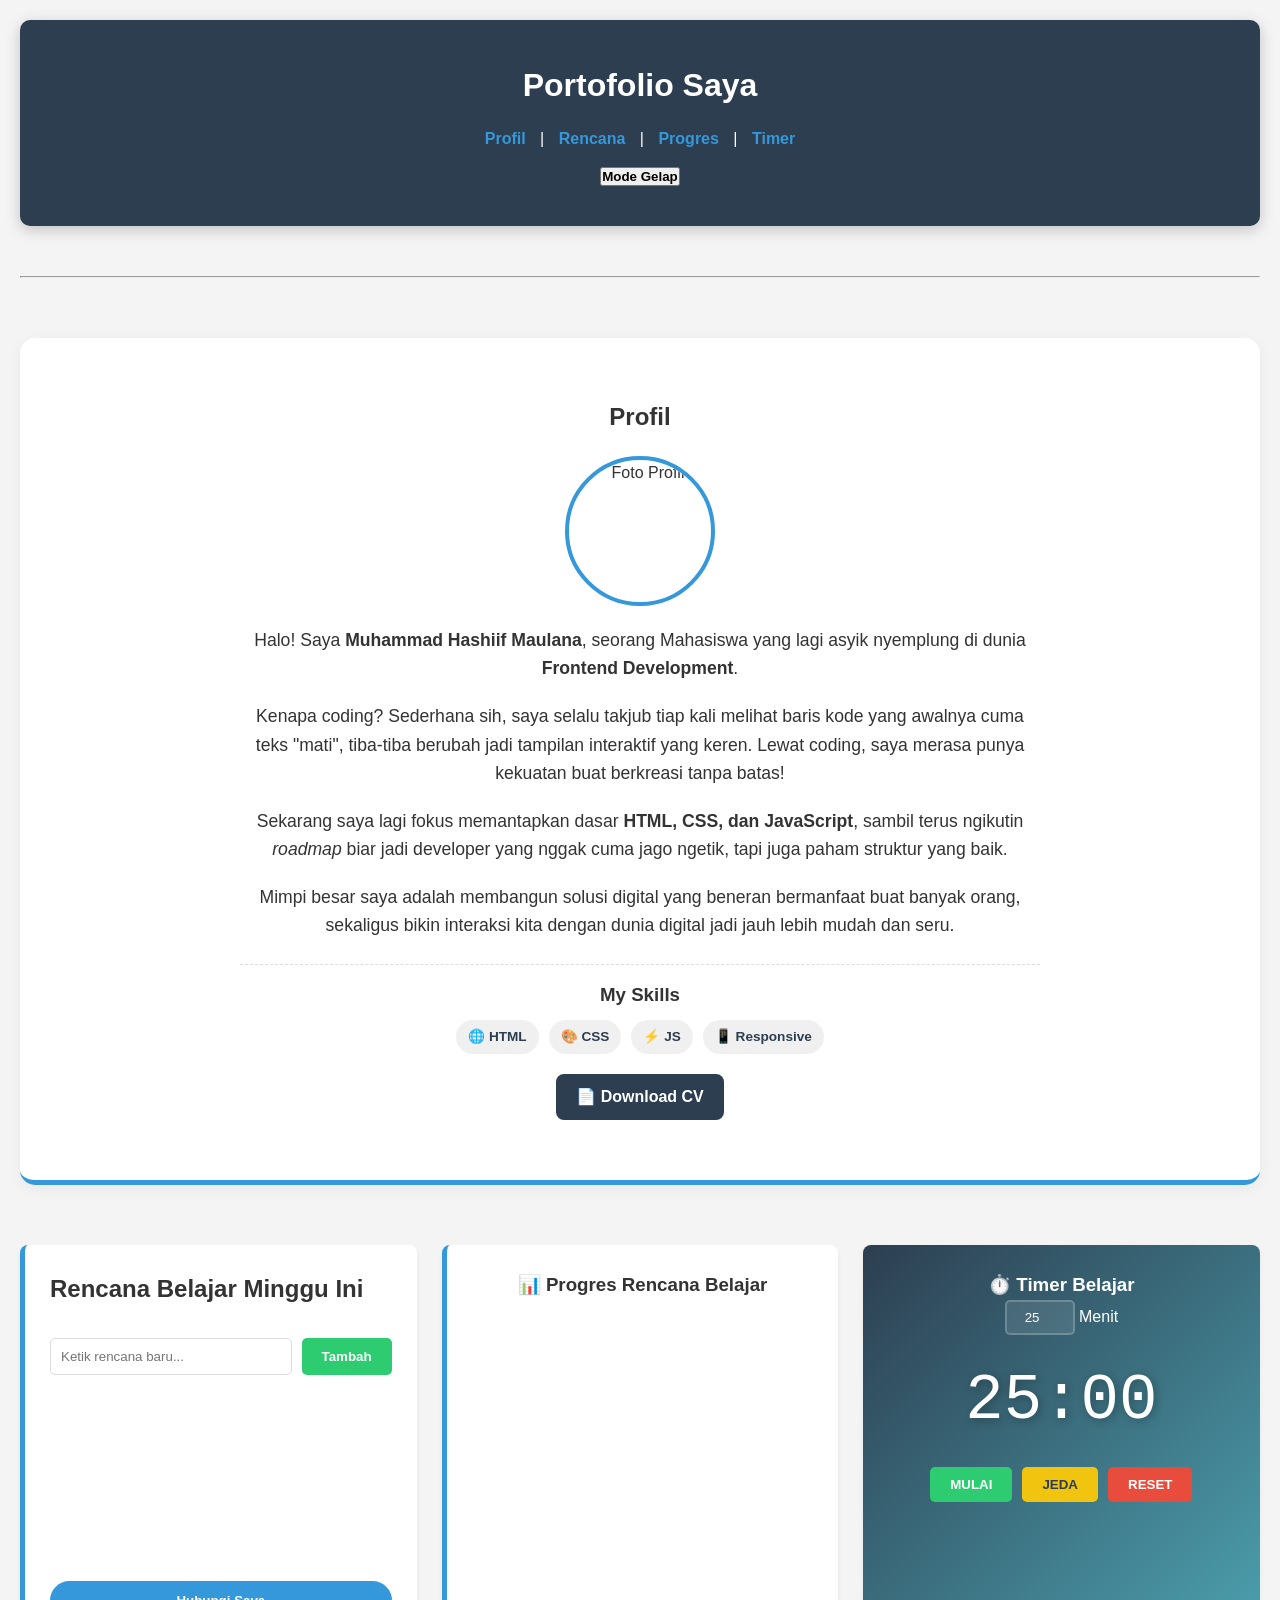
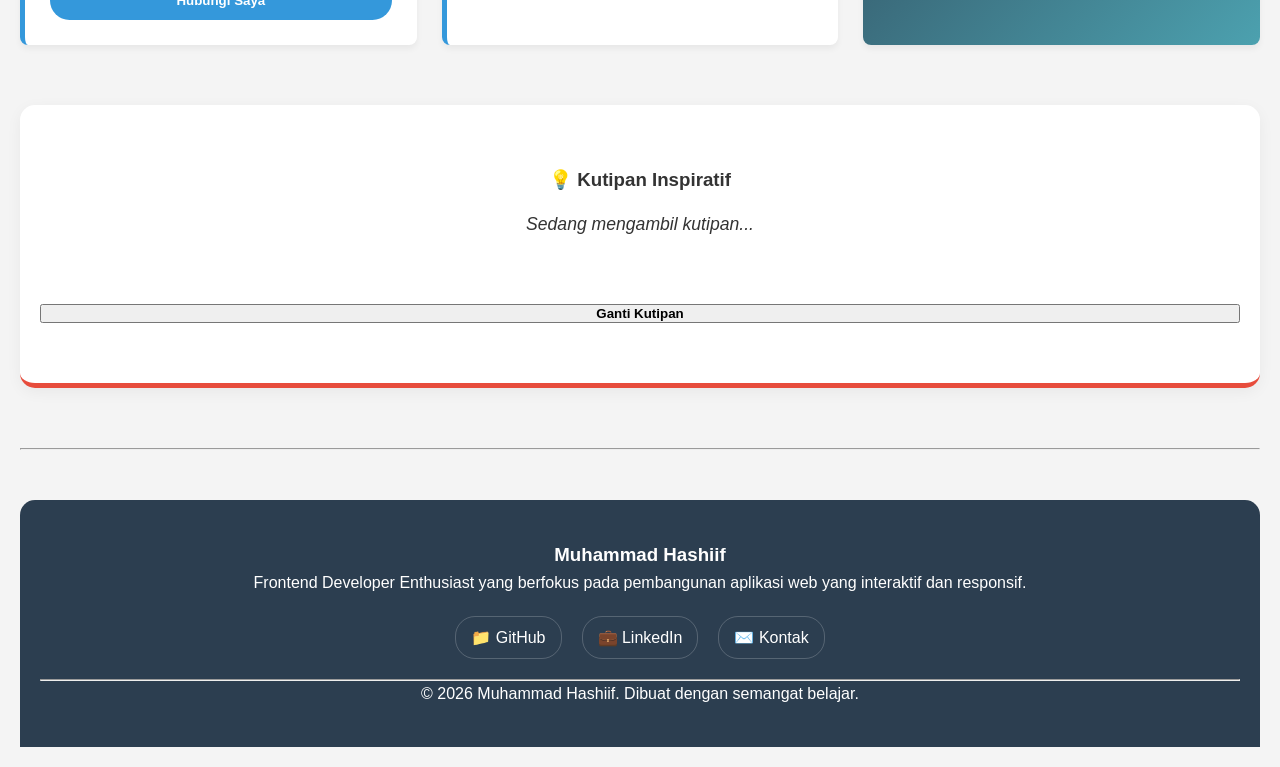
==== index.html @ b78cf6fa "Add files via upload" ====
<!DOCTYPE html>
<html lang="id">
  <head>
    <meta charset="UTF-8" />
    <meta name="viewport" content="width=device-width, initial-scale=1.0" />
    <title>Portofolio Saya - Day 2</title>
    <link rel="stylesheet" href="style.css" />
    <script src="https://cdn.jsdelivr.net/npm/chart.js"></script>
    <link href="https://unpkg.com/aos@2.3.1/dist/aos.css" rel="stylesheet" />
  </head>

  <body>
    <header>
      <h1>Portofolio Saya</h1>
      <nav>
        <a href="#tentang">Profil</a> | <a href="#daftar-rencana">Rencana</a> |
        <a href="#grafik-area">Progres</a> |
        <a href="#timer-area">Timer</a>
      </nav>
      <button id="btn-tema">Mode Gelap</button>
    </header>

    <hr />

    <section id="tentang" class="section-fullwidth" data-aos="fade-down">
      <div class="inner-content">
        <h2>Profil</h2>
        <img
          src="https://cdn-5.motorsport.com/images/mgl/0ZR74Db0/s300/marc-marquez-ducati-team.webp"
          alt="Foto Profil"
          class="profile-img"
        />
        <div class="bio-text">
          <p>
            Halo! Saya <strong>Muhammad Hashiif Maulana</strong>, seorang
            Mahasiswa yang lagi asyik nyemplung di dunia
            <strong>Frontend Development</strong>.
          </p>
          <p>
            Kenapa coding? Sederhana sih, saya selalu takjub tiap kali melihat
            baris kode yang awalnya cuma teks "mati", tiba-tiba berubah jadi
            tampilan interaktif yang keren. Lewat coding, saya merasa punya
            kekuatan buat berkreasi tanpa batas!
          </p>
          <p>
            Sekarang saya lagi fokus memantapkan dasar
            <strong>HTML, CSS, dan JavaScript</strong>, sambil terus ngikutin
            <em>roadmap</em> biar jadi developer yang nggak cuma jago ngetik,
            tapi juga paham struktur yang baik.
          </p>
          <p>
            Mimpi besar saya adalah membangun solusi digital yang beneran
            bermanfaat buat banyak orang, sekaligus bikin interaksi kita dengan
            dunia digital jadi jauh lebih mudah dan seru.
          </p>

          <div class="skills-container">
            <h3>My Skills</h3>
            <div class="skills-icons">
              <span>🌐 HTML</span>
              <span>🎨 CSS</span>
              <span>⚡ JS</span>
              <span>📱 Responsive</span>
            </div>
          </div>

          <a href="#" class="btn-cv" id="download-cv">📄 Download CV</a>
        </div>
      </div>
    </section>

    <main class="container">
      <section data-aos="fade-up">
        <h2>Rencana Belajar Minggu Ini</h2>
        <ul id="daftar-rencana"></ul>
        <div class="input-group">
          <input
            type="text"
            id="input-rencana"
            placeholder="Ketik rencana baru..."
          />
          <button id="btn-tambah">Tambah</button>
        </div>
        <br />
        <button class="btn-kontak">Hubungi Saya</button>
      </section>

      <section id="grafik-area" data-aos="zoom-in">
        <h3>📊 Progres Rencana Belajar</h3>
        <div class="chart-container">
          <canvas id="myChart"></canvas>
        </div>
      </section>

      <section id="timer-area" data-aos="flip-left" class="timer-card">
        <h3>⏱️ Timer Belajar</h3>
        <div class="timer-input-wrapper">
          <input type="number" id="input-durasi" value="25" min="1" max="120" />
          <span>Menit</span>
        </div>
        <div id="display-timer">25:00</div>
        <div class="timer-controls">
          <button id="btn-start" class="btn-timer btn-start">Mulai</button>
          <button id="btn-pause" class="btn-timer btn-pause">Jeda</button>
          <button id="btn-reset-timer" class="btn-timer btn-reset">
            Reset
          </button>
        </div>
      </section>
    </main>

    <section id="quote-area" class="section-fullwidth" data-aos="fade-up">
      <h3>💡 Kutipan Inspiratif</h3>
      <p id="teks-quote">Sedang mengambil kutipan...</p>
      <small id="penulis-quote"></small>
      <br /><br />
      <button id="btn-quote">Ganti Kutipan</button>
    </section>

    <hr />

    <footer class="footer-modern">
      <div class="footer-content">
        <h3>Muhammad Hashiif</h3>
        <p>
          Frontend Developer Enthusiast yang berfokus pada pembangunan aplikasi
          web yang interaktif dan responsif.
        </p>
        <div class="social-links">
          <a href="https://github.com/AmbonOrang" target="_blank">📁 GitHub</a>
          <a href="#">💼 LinkedIn</a>
          <a href="mailto:emailkamu@gmail.com">✉️ Kontak</a>
        </div>
        <hr class="footer-divider" />
        <p class="copyright">
          &copy; 2026 Muhammad Hashiif. Dibuat dengan semangat belajar.
        </p>
      </div>
    </footer>

    <script src="https://unpkg.com/aos@2.3.1/dist/aos.js"></script>
    <script>
      AOS.init({ duration: 1000, once: true });
    </script>

    <button id="btn-back-to-top" title="Kembali ke atas">↑</button>

    <script src="script.js"></script>
  </body>
</html>
---- style.css ----
/* ==========================================
   1. BASE STYLES & RESET
   ========================================== */
html {
    scroll-behavior: smooth;
}

* {
    box-sizing: border-box;
    margin: 0;
    padding: 0;
}

body {
    font-family: "Segoe UI", Tahoma, Geneva, Verdana, sans-serif;
    background-color: #f4f4f4;
    color: #333;
    line-height: 1.6;
    padding: 20px;
    transition: background 0.3s, color 0.3s;
}

/* ==========================================
   2. LAYOUT & CONTAINERS
   ========================================== */
   header {
    background-color: #2c3e50;
    color: white;
    padding: 40px 20px;
    text-align: center;
    border-radius: 10px;
    margin-bottom: 50px;
    display: flex;
    flex-direction: column;
    align-items: center;
    gap: 15px;
    
    /* Header sekarang bersifat statis/normal */
    position: relative; 
    box-shadow: 0 4px 15px rgba(0, 0, 0, 0.2);
}

/* Gabungkan pengaturan dasar untuk semua section lebar penuh */
.section-fullwidth, #quote-area {
    width: 100%;
    max-width: 1400px;
    margin: 60px auto; 
    background-color: white;
    padding: 60px 20px; /* Padding ditambah sedikit agar lebih mewah */
    border-radius: 15px;
    text-align: center;
    box-shadow: 0 4px 15px rgba(0, 0, 0, 0.05);
    border-left: none !important;
    transition: transform 0.3s ease, box-shadow 0.3s ease;
}

#tentang {
    border-bottom: 5px solid #3498db;
}

#quote-area {
    border-bottom: 5px solid #e74c3c;
}

.section-fullwidth:hover, #quote-area:hover {
    transform: translateY(-5px);
    box-shadow: 0 10px 25px rgba(0, 0, 0, 0.1);
}

/* Membatasi lebar teks di dalam profil agar tidak terlalu lebar ke samping */
.inner-content {
    max-width: 800px;
    margin: 0 auto;
}

/* Menghias Section Profil */
#profil-card {
    text-align: center;
}

.profile-img {
    width: 150px;
    height: 150px;
    object-fit: cover;
    border-radius: 50%;
    /* Pastikan tetap bulat */
    border: 4px solid #3498db;
    margin: 20px auto;
    display: block;
    transition: transform 0.3s ease;
}

.profile-img:hover {
    transform: scale(1.05) rotate(3deg);
}

.bio-text p {
    text-align: center; 
    max-width: 850px; /* Agar teks tidak melar terlalu panjang ke samping */
    margin: 0 auto 20px auto;
    font-size: 1.1rem;
}

/* Khusus untuk teks salam agar tetap di tengah */
.bio-text p:first-child {
    text-align: center;
    font-size: 1.1rem;
}

.dark-theme .bio-text p {
    color: #ddd;
    /* Warna teks saat mode gelap */
}

/* Container Skill */
.skills-container {
    margin-top: 25px;
    padding-top: 15px;
    border-top: 1px dashed #ddd;
    text-align: center;
}

.skills-icons {
    display: flex;
    justify-content: center;
    gap: 10px;
    margin-top: 10px;
    flex-wrap: wrap;
}

.skills-icons span {
    background: #f0f0f0;
    padding: 6px 12px;
    border-radius: 20px;
    font-size: 0.85rem;
    font-weight: bold;
    color: #2c3e50;
    transition: all 0.3s;
}

.skills-icons span:hover {
    background: #3498db;
    color: white;
    transform: translateY(-3px);
}

/* Tombol Download CV */
.btn-cv {
    display: inline-block;
    margin-top: 20px;
    padding: 10px 20px;
    background-color: #2c3e50;
    color: white;
    text-decoration: none;
    border-radius: 8px;
    font-weight: bold;
    transition: all 0.3s;
}

.btn-cv:hover {
    background-color: #1a252f;
    transform: scale(1.05);
}

.container {
    display: flex;
    flex-wrap: wrap;
    gap: 25px;
    max-width: 1400px;
    margin: 60px auto; /* Jarak 60px agar sejajar dengan margin section lebar */
    padding: 0; /* Hapus padding jika ada agar sejajar dengan section fullwidth */
}

section {
    background-color: white;
    padding: 25px;
    border-left: 5px solid #3498db;
    border-radius: 8px;
    flex: 1 1 300px;
    min-width: 300px;
    display: flex;
    flex-direction: column;
    box-shadow: 0 4px 6px rgba(0, 0, 0, 0.05);
    transition: transform 0.3s ease, box-shadow 0.3s ease, border-color 0.3s;
}

section:hover {
    transform: translateY(-10px);
    box-shadow: 0 15px 30px rgba(0, 0, 0, 0.1);
    border-left-color: #2ecc71;
}

/* ==========================================
   3. COMPONENTS (UI ELEMENTS)
   ========================================== */

/* Navigasi */
nav a {
    color: #3498db;
    text-decoration: none;
    font-weight: bold;
    margin: 0 10px;
    transition: color 0.3s;
}

nav a:hover {
    color: #e74c3c;
}

/* Rencana Belajar (Todo List) */
#daftar-rencana {
    margin-top: 15px;
}

#daftar-rencana li {
    list-style: none;
    padding: 12px;
    background: #f9f9f9;
    margin-bottom: 8px;
    border-radius: 5px;
    cursor: pointer;
    transition: 0.2s;
    transition: all 0.3s ease;
    /* Tambahkan ini agar efek coret muncul perlahan */
}

#daftar-rencana li:hover {
    background: #edf7ff;
    transform: translateX(5px);
}

/* Grafik Area */
#grafik-area {
    display: flex;
    flex-direction: column;
    align-items: center;
    /* Menyeimbangkan posisi ke tengah */
    justify-content: center;
    min-height: 400px;
    /* Memberi ruang agar grafik tidak gepeng */
}

.chart-container {
    position: relative;
    width: 100%;
    /* Mengikuti lebar section */
    max-width: 280px;
    /* Membatasi lebar maksimal agar tetap bulat cantik */
    margin: auto;
    /* Tengah secara horizontal */
    display: flex;
    justify-content: center;
    align-items: center;
}

canvas {
    width: 100% !important;
    height: auto !important;
}

/* Timer Card */
.timer-card {
    background: linear-gradient(135deg, #2c3e50, #4ca1af);
    color: white !important;
    text-align: center;
    border: none !important;
}

/* Gradasi Hijau Modern untuk Timer Selesai */
.timer-finish {
    background: linear-gradient(135deg, #27ae60, #2ecc71, #a8e063) !important;
    box-shadow: 0 10px 30px rgba(46, 204, 113, 0.4);
    /* Efek cahaya hijau */
    transition: all 0.5s ease;
}

#display-timer {
    font-size: 4rem;
    font-family: "Courier New", Courier, monospace;
    margin: 15px 0;
    text-shadow: 2px 2px 10px rgba(0, 0, 0, 0.3);
}

/* Kutipan Area */
#quote-area p {
    margin: auto 0;
    font-style: italic;
    font-size: 1.1rem;
    padding: 15px 0;
}

/* ==========================================
   4. BUTTONS & INPUTS
   ========================================== */
button,
.btn-timer {
    cursor: pointer;
    font-weight: bold;
    transition: all 0.2s;
}

.btn-kontak {
    background-color: #3498db;
    color: white;
    padding: 12px 24px;
    border: none;
    border-radius: 25px;
    margin-top: auto;
    /* Memastikan tombol selalu di bawah */
}

.btn-kontak:hover {
    background-color: #2980b9;
    transform: scale(1.05);
}

/* Merapikan baris input dan tombol tambah */
.input-group {
    display: flex;
    /* Membuat input dan tombol sejajar ke samping */
    gap: 10px;
    /* Memberi jarak antara input dan tombol */
    margin-top: 15px;
    /* Memberi jarak dari list di atasnya */
}

#input-rencana {
    flex: 1;
    /* Membuat kotak input mengambil sisa ruang yang ada */
    padding: 10px;
    /* Membuat kotak input lebih luas dan nyaman diketik */
}

#btn-tambah {
    padding: 10px 20px;
    /* Membuat tombol tambah lebih proporsional */
    background-color: #2ecc71;
    color: white;
    border: none;
    border-radius: 5px;
}

/* Control Timer */
.timer-controls {
    display: flex;
    justify-content: center;
    gap: 10px;
}

.btn-timer {
    padding: 10px 20px;
    border: none;
    border-radius: 5px;
    text-transform: uppercase;
}

.btn-start {
    background-color: #2ecc71;
    color: white;
}

.btn-pause {
    background-color: #f1c40f;
    color: #2c3e50;
}

.btn-reset {
    background-color: #e74c3c;
    color: white;
}

/* Input Styles */
input {
    padding: 8px;
    border: 1px solid #ddd;
    border-radius: 5px;
}

#input-durasi {
    background: rgba(255, 255, 255, 0.1);
    border: 2px solid rgba(255, 255, 255, 0.2);
    color: white;
    width: 70px;
    text-align: center;
}

/* ==========================================
   5. FOOTER
   ========================================== */
.footer-modern {
    background-color: #2c3e50;
    color: white;
    padding: 40px 20px;
    margin-top: 50px;
    border-radius: 15px 15px 0 0;
    text-align: center;
}

.social-links {
    display: flex;
    justify-content: center;
    gap: 20px;
    margin: 20px 0;
}

.social-links a {
    color: white;
    text-decoration: none;
    padding: 8px 15px;
    border: 1px solid rgba(255, 255, 255, 0.2);
    border-radius: 20px;
}

.social-links a:hover {
    background-color: #3498db;
}

/* ==========================================
   6. THEMES (DARK MODE)
   ========================================== */
.dark-theme {
    background-color: #1a1a1a !important;
    color: #ffffff !important;
}

.dark-theme section {
    background-color: #333 !important;
    color: white;
    border-left-color: #f1c40f;
}

.dark-theme .section-fullwidth, 
.dark-theme #quote-area {
    background-color: #333 !important;
    color: white;
}

/* ==========================================
   7. ANIMATIONS & RESPONSIVE
   ========================================== */
@keyframes warningGlow {
    0% {
        box-shadow: 0 0 5px #e74c3c;
    }

    50% {
        box-shadow: 0 0 30px #e74c3c;
    }

    100% {
        box-shadow: 0 0 5px #e74c3c;
    }
}

.timer-warning {
    animation: warningGlow 1s infinite;
    border: 2px solid #e74c3c !important;
}

@media (max-width: 768px) {
    body {
        margin: 10px;
    }

    .container {
        flex-direction: column;
    }

    section {
        min-width: 100%;
    }
}

/* Efek saat item list baru muncul */
@keyframes slideIn {
    from {
        opacity: 0;
        transform: translateX(-20px);
    }

    to {
        opacity: 1;
        transform: translateX(0);
    }
}

#daftar-rencana li {
    animation: slideIn 0.4s ease forwards;
}

/* Tombol Kembali ke Atas */
#btn-back-to-top {
    display: none; /* Sembunyi secara default */
    position: fixed;
    bottom: 30px;
    right: 30px;
    z-index: 99;
    border: none;
    outline: none;
    background-color: #3498db;
    color: white;
    cursor: pointer;
    padding: 15px;
    border-radius: 50%; /* Membuat tombol bulat */
    font-size: 20px;
    font-weight: bold;
    box-shadow: 0 4px 10px rgba(0, 0, 0, 0.3);
    transition: all 0.3s ease;
    width: 50px;
    height: 50px;
    line-height: 20px;
}

#btn-back-to-top:hover {
    background-color: #2c3e50;
    transform: scale(1.1);
}

/* Penyesuaian Dark Mode untuk tombol */
.dark-theme #btn-back-to-top {
    background-color: #f1c40f;
    color: #333;
}
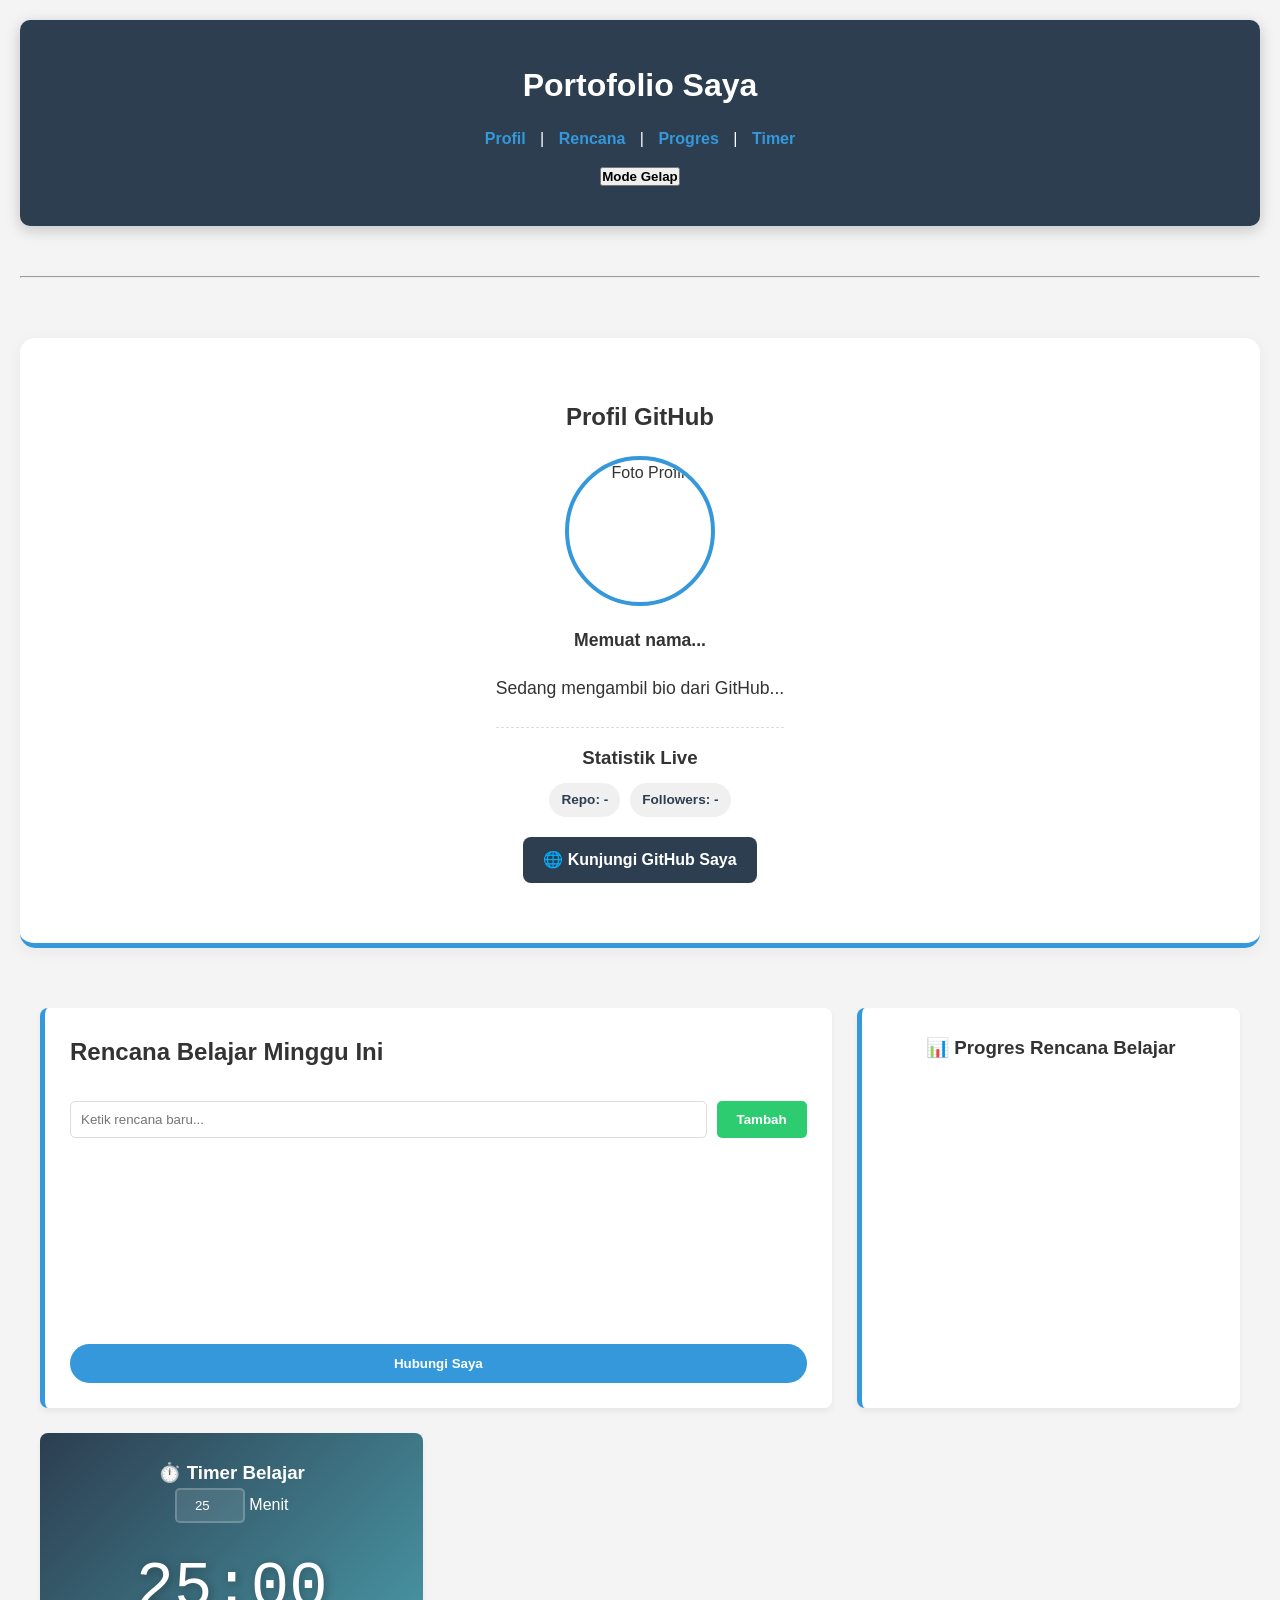
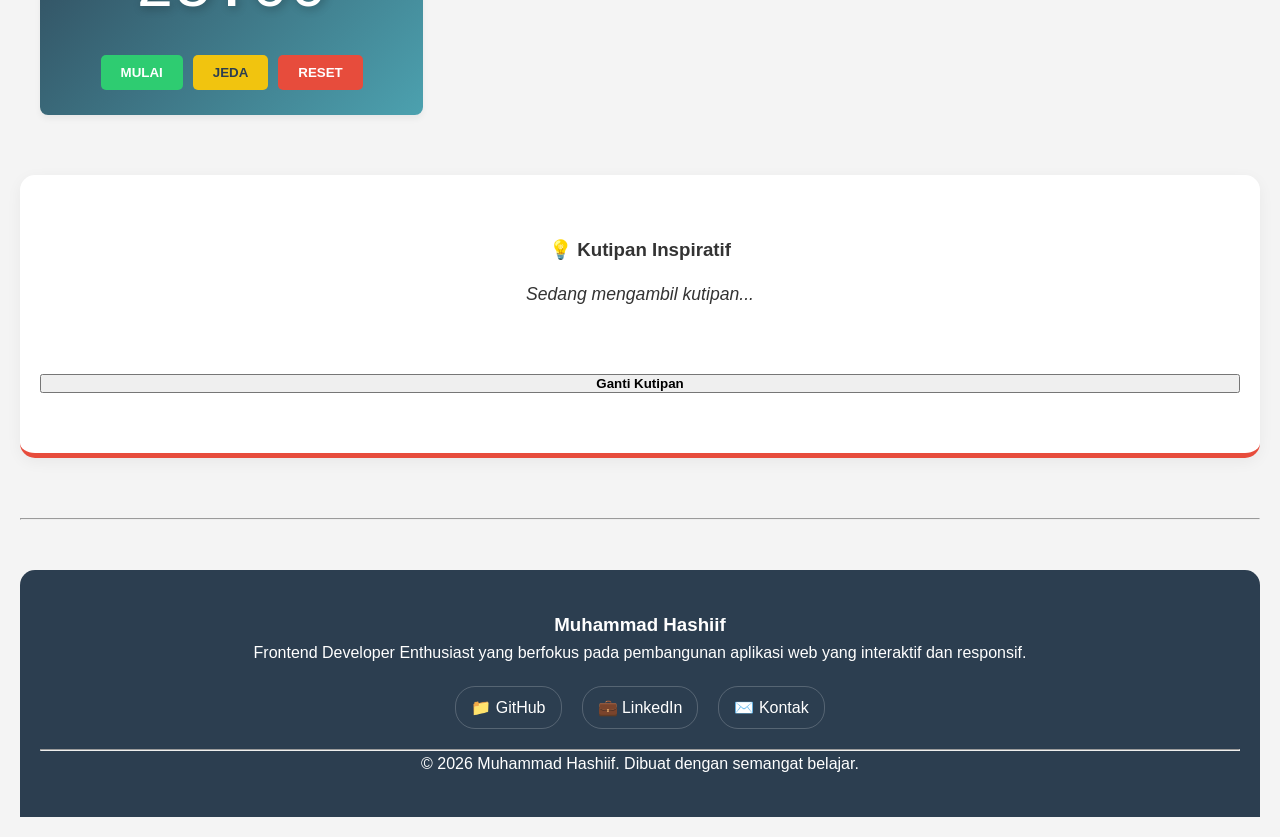
==== commit 26da42c1: "first commit" ====
--- a/index.html
+++ b/index.html
@@ -1,150 +1,123 @@
-<!DOCTYPE html>
-<html lang="id">
-  <head>
-    <meta charset="UTF-8" />
-    <meta name="viewport" content="width=device-width, initial-scale=1.0" />
-    <title>Portofolio Saya - Day 2</title>
-    <link rel="stylesheet" href="style.css" />
-    <script src="https://cdn.jsdelivr.net/npm/chart.js"></script>
-    <link href="https://unpkg.com/aos@2.3.1/dist/aos.css" rel="stylesheet" />
-  </head>
-
-  <body>
-    <header>
-      <h1>Portofolio Saya</h1>
-      <nav>
-        <a href="#tentang">Profil</a> | <a href="#daftar-rencana">Rencana</a> |
-        <a href="#grafik-area">Progres</a> |
-        <a href="#timer-area">Timer</a>
-      </nav>
-      <button id="btn-tema">Mode Gelap</button>
-    </header>
-
-    <hr />
-
-    <section id="tentang" class="section-fullwidth" data-aos="fade-down">
-      <div class="inner-content">
-        <h2>Profil</h2>
-        <img
-          src="https://cdn-5.motorsport.com/images/mgl/0ZR74Db0/s300/marc-marquez-ducati-team.webp"
-          alt="Foto Profil"
-          class="profile-img"
-        />
-        <div class="bio-text">
-          <p>
-            Halo! Saya <strong>Muhammad Hashiif Maulana</strong>, seorang
-            Mahasiswa yang lagi asyik nyemplung di dunia
-            <strong>Frontend Development</strong>.
-          </p>
-          <p>
-            Kenapa coding? Sederhana sih, saya selalu takjub tiap kali melihat
-            baris kode yang awalnya cuma teks "mati", tiba-tiba berubah jadi
-            tampilan interaktif yang keren. Lewat coding, saya merasa punya
-            kekuatan buat berkreasi tanpa batas!
-          </p>
-          <p>
-            Sekarang saya lagi fokus memantapkan dasar
-            <strong>HTML, CSS, dan JavaScript</strong>, sambil terus ngikutin
-            <em>roadmap</em> biar jadi developer yang nggak cuma jago ngetik,
-            tapi juga paham struktur yang baik.
-          </p>
-          <p>
-            Mimpi besar saya adalah membangun solusi digital yang beneran
-            bermanfaat buat banyak orang, sekaligus bikin interaksi kita dengan
-            dunia digital jadi jauh lebih mudah dan seru.
-          </p>
-
-          <div class="skills-container">
-            <h3>My Skills</h3>
-            <div class="skills-icons">
-              <span>🌐 HTML</span>
-              <span>🎨 CSS</span>
-              <span>⚡ JS</span>
-              <span>📱 Responsive</span>
-            </div>
-          </div>
-
-          <a href="#" class="btn-cv" id="download-cv">📄 Download CV</a>
-        </div>
-      </div>
-    </section>
-
-    <main class="container">
-      <section data-aos="fade-up">
-        <h2>Rencana Belajar Minggu Ini</h2>
-        <ul id="daftar-rencana"></ul>
-        <div class="input-group">
-          <input
-            type="text"
-            id="input-rencana"
-            placeholder="Ketik rencana baru..."
-          />
-          <button id="btn-tambah">Tambah</button>
-        </div>
-        <br />
-        <button class="btn-kontak">Hubungi Saya</button>
-      </section>
-
-      <section id="grafik-area" data-aos="zoom-in">
-        <h3>📊 Progres Rencana Belajar</h3>
-        <div class="chart-container">
-          <canvas id="myChart"></canvas>
-        </div>
-      </section>
-
-      <section id="timer-area" data-aos="flip-left" class="timer-card">
-        <h3>⏱️ Timer Belajar</h3>
-        <div class="timer-input-wrapper">
-          <input type="number" id="input-durasi" value="25" min="1" max="120" />
-          <span>Menit</span>
-        </div>
-        <div id="display-timer">25:00</div>
-        <div class="timer-controls">
-          <button id="btn-start" class="btn-timer btn-start">Mulai</button>
-          <button id="btn-pause" class="btn-timer btn-pause">Jeda</button>
-          <button id="btn-reset-timer" class="btn-timer btn-reset">
-            Reset
-          </button>
-        </div>
-      </section>
-    </main>
-
-    <section id="quote-area" class="section-fullwidth" data-aos="fade-up">
-      <h3>💡 Kutipan Inspiratif</h3>
-      <p id="teks-quote">Sedang mengambil kutipan...</p>
-      <small id="penulis-quote"></small>
-      <br /><br />
-      <button id="btn-quote">Ganti Kutipan</button>
-    </section>
-
-    <hr />
-
-    <footer class="footer-modern">
-      <div class="footer-content">
-        <h3>Muhammad Hashiif</h3>
-        <p>
-          Frontend Developer Enthusiast yang berfokus pada pembangunan aplikasi
-          web yang interaktif dan responsif.
-        </p>
-        <div class="social-links">
-          <a href="https://github.com/AmbonOrang" target="_blank">📁 GitHub</a>
-          <a href="#">💼 LinkedIn</a>
-          <a href="mailto:emailkamu@gmail.com">✉️ Kontak</a>
-        </div>
-        <hr class="footer-divider" />
-        <p class="copyright">
-          &copy; 2026 Muhammad Hashiif. Dibuat dengan semangat belajar.
-        </p>
-      </div>
-    </footer>
-
-    <script src="https://unpkg.com/aos@2.3.1/dist/aos.js"></script>
-    <script>
-      AOS.init({ duration: 1000, once: true });
-    </script>
-
-    <button id="btn-back-to-top" title="Kembali ke atas">↑</button>
-
-    <script src="script.js"></script>
-  </body>
-</html>
+<!DOCTYPE html>
+<html lang="id">
+
+<head>
+  <meta charset="UTF-8" />
+  <meta name="viewport" content="width=device-width, initial-scale=1.0" />
+  <title>Portofolio Saya - Day 2</title>
+  <link rel="stylesheet" href="style.css" />
+  <script src="https://cdn.jsdelivr.net/npm/chart.js"></script>
+  <link href="https://unpkg.com/aos@2.3.1/dist/aos.css" rel="stylesheet" />
+</head>
+
+<body>
+  <header>
+    <h1>Portofolio Saya</h1>
+    <nav>
+      <a href="#tentang">Profil</a> | <a href="#daftar-rencana">Rencana</a> |
+      <a href="#grafik-area">Progres</a> |
+      <a href="#timer-area">Timer</a>
+    </nav>
+    <button id="btn-tema">Mode Gelap</button>
+  </header>
+
+  <hr />
+
+  <section id="tentang" class="section-fullwidth" data-aos="fade-down">
+    <div class="inner-content">
+      <h2>Profil GitHub</h2>
+      <img src="" alt="Foto Profil" class="profile-img" id="gh-img" />
+
+      <div class="bio-text">
+        <p><strong id="gh-name">Memuat nama...</strong></p>
+        <p id="gh-bio">Sedang mengambil bio dari GitHub...</p>
+
+        <div class="skills-container">
+          <h3>Statistik Live</h3>
+          <div class="skills-icons">
+            <span id="gh-repos">Repo: -</span>
+            <span id="gh-followers">Followers: -</span>
+          </div>
+        </div>
+
+        <a href="https://github.com/AmbonOrang" target="_blank" class="btn-cv">🌐 Kunjungi GitHub Saya</a>
+      </div>
+    </div>
+  </section>
+
+  <main class="container">
+    <section id="rencana-section" data-aos="fade-up">
+      <h2>Rencana Belajar Minggu Ini</h2>
+      <ul id="daftar-rencana"></ul>
+      <div class="input-group">
+        <input type="text" id="input-rencana" placeholder="Ketik rencana baru..." />
+        <button id="btn-tambah">Tambah</button>
+      </div>
+      <br />
+      <button class="btn-kontak">Hubungi Saya</button>
+    </section>
+
+    <section id="grafik-area" data-aos="zoom-in">
+      <h3>📊 Progres Rencana Belajar</h3>
+      <div class="chart-container">
+        <canvas id="myChart"></canvas>
+      </div>
+    </section>
+
+    <section id="timer-area" data-aos="flip-left" class="timer-card">
+      <h3>⏱️ Timer Belajar</h3>
+      <div class="timer-input-wrapper">
+        <input type="number" id="input-durasi" value="25" min="1" max="120" />
+        <span>Menit</span>
+      </div>
+      <div id="display-timer">25:00</div>
+      <div class="timer-controls">
+        <button id="btn-start" class="btn-timer btn-start">Mulai</button>
+        <button id="btn-pause" class="btn-timer btn-pause">Jeda</button>
+        <button id="btn-reset-timer" class="btn-timer btn-reset">
+          Reset
+        </button>
+      </div>
+    </section>
+  </main>
+
+  <section id="quote-area" class="section-fullwidth" data-aos="fade-up">
+    <h3>💡 Kutipan Inspiratif</h3>
+    <p id="teks-quote">Sedang mengambil kutipan...</p>
+    <small id="penulis-quote"></small>
+    <br /><br />
+    <button id="btn-quote">Ganti Kutipan</button>
+  </section>
+
+  <hr />
+
+  <footer class="footer-modern">
+    <div class="footer-content">
+      <h3>Muhammad Hashiif</h3>
+      <p>
+        Frontend Developer Enthusiast yang berfokus pada pembangunan aplikasi
+        web yang interaktif dan responsif.
+      </p>
+      <div class="social-links">
+        <a href="https://github.com/AmbonOrang" target="_blank">📁 GitHub</a>
+        <a href="#">💼 LinkedIn</a>
+        <a href="mailto:emailkamu@gmail.com">✉️ Kontak</a>
+      </div>
+      <hr class="footer-divider" />
+      <p class="copyright">
+        &copy; 2026 Muhammad Hashiif. Dibuat dengan semangat belajar.
+      </p>
+    </div>
+  </footer>
+
+  <script src="https://unpkg.com/aos@2.3.1/dist/aos.js"></script>
+  <script>
+    AOS.init({ duration: 1000, once: true });
+  </script>
+
+  <button id="btn-back-to-top" title="Kembali ke atas">↑</button>
+
+  <script src="script.js"></script>
+</body>
+
+</html>
--- a/style.css
+++ b/style.css
@@ -1,523 +1,543 @@
-/* ==========================================
-   1. BASE STYLES & RESET
-   ========================================== */
-html {
-    scroll-behavior: smooth;
-}
-
-* {
-    box-sizing: border-box;
-    margin: 0;
-    padding: 0;
-}
-
-body {
-    font-family: "Segoe UI", Tahoma, Geneva, Verdana, sans-serif;
-    background-color: #f4f4f4;
-    color: #333;
-    line-height: 1.6;
-    padding: 20px;
-    transition: background 0.3s, color 0.3s;
-}
-
-/* ==========================================
-   2. LAYOUT & CONTAINERS
-   ========================================== */
-   header {
-    background-color: #2c3e50;
-    color: white;
-    padding: 40px 20px;
-    text-align: center;
-    border-radius: 10px;
-    margin-bottom: 50px;
-    display: flex;
-    flex-direction: column;
-    align-items: center;
-    gap: 15px;
-    
-    /* Header sekarang bersifat statis/normal */
-    position: relative; 
-    box-shadow: 0 4px 15px rgba(0, 0, 0, 0.2);
-}
-
-/* Gabungkan pengaturan dasar untuk semua section lebar penuh */
-.section-fullwidth, #quote-area {
-    width: 100%;
-    max-width: 1400px;
-    margin: 60px auto; 
-    background-color: white;
-    padding: 60px 20px; /* Padding ditambah sedikit agar lebih mewah */
-    border-radius: 15px;
-    text-align: center;
-    box-shadow: 0 4px 15px rgba(0, 0, 0, 0.05);
-    border-left: none !important;
-    transition: transform 0.3s ease, box-shadow 0.3s ease;
-}
-
-#tentang {
-    border-bottom: 5px solid #3498db;
-}
-
-#quote-area {
-    border-bottom: 5px solid #e74c3c;
-}
-
-.section-fullwidth:hover, #quote-area:hover {
-    transform: translateY(-5px);
-    box-shadow: 0 10px 25px rgba(0, 0, 0, 0.1);
-}
-
-/* Membatasi lebar teks di dalam profil agar tidak terlalu lebar ke samping */
-.inner-content {
-    max-width: 800px;
-    margin: 0 auto;
-}
-
-/* Menghias Section Profil */
-#profil-card {
-    text-align: center;
-}
-
-.profile-img {
-    width: 150px;
-    height: 150px;
-    object-fit: cover;
-    border-radius: 50%;
-    /* Pastikan tetap bulat */
-    border: 4px solid #3498db;
-    margin: 20px auto;
-    display: block;
-    transition: transform 0.3s ease;
-}
-
-.profile-img:hover {
-    transform: scale(1.05) rotate(3deg);
-}
-
-.bio-text p {
-    text-align: center; 
-    max-width: 850px; /* Agar teks tidak melar terlalu panjang ke samping */
-    margin: 0 auto 20px auto;
-    font-size: 1.1rem;
-}
-
-/* Khusus untuk teks salam agar tetap di tengah */
-.bio-text p:first-child {
-    text-align: center;
-    font-size: 1.1rem;
-}
-
-.dark-theme .bio-text p {
-    color: #ddd;
-    /* Warna teks saat mode gelap */
-}
-
-/* Container Skill */
-.skills-container {
-    margin-top: 25px;
-    padding-top: 15px;
-    border-top: 1px dashed #ddd;
-    text-align: center;
-}
-
-.skills-icons {
-    display: flex;
-    justify-content: center;
-    gap: 10px;
-    margin-top: 10px;
-    flex-wrap: wrap;
-}
-
-.skills-icons span {
-    background: #f0f0f0;
-    padding: 6px 12px;
-    border-radius: 20px;
-    font-size: 0.85rem;
-    font-weight: bold;
-    color: #2c3e50;
-    transition: all 0.3s;
-}
-
-.skills-icons span:hover {
-    background: #3498db;
-    color: white;
-    transform: translateY(-3px);
-}
-
-/* Tombol Download CV */
-.btn-cv {
-    display: inline-block;
-    margin-top: 20px;
-    padding: 10px 20px;
-    background-color: #2c3e50;
-    color: white;
-    text-decoration: none;
-    border-radius: 8px;
-    font-weight: bold;
-    transition: all 0.3s;
-}
-
-.btn-cv:hover {
-    background-color: #1a252f;
-    transform: scale(1.05);
-}
-
-.container {
-    display: flex;
-    flex-wrap: wrap;
-    gap: 25px;
-    max-width: 1400px;
-    margin: 60px auto; /* Jarak 60px agar sejajar dengan margin section lebar */
-    padding: 0; /* Hapus padding jika ada agar sejajar dengan section fullwidth */
-}
-
-section {
-    background-color: white;
-    padding: 25px;
-    border-left: 5px solid #3498db;
-    border-radius: 8px;
-    flex: 1 1 300px;
-    min-width: 300px;
-    display: flex;
-    flex-direction: column;
-    box-shadow: 0 4px 6px rgba(0, 0, 0, 0.05);
-    transition: transform 0.3s ease, box-shadow 0.3s ease, border-color 0.3s;
-}
-
-section:hover {
-    transform: translateY(-10px);
-    box-shadow: 0 15px 30px rgba(0, 0, 0, 0.1);
-    border-left-color: #2ecc71;
-}
-
-/* ==========================================
-   3. COMPONENTS (UI ELEMENTS)
-   ========================================== */
-
-/* Navigasi */
-nav a {
-    color: #3498db;
-    text-decoration: none;
-    font-weight: bold;
-    margin: 0 10px;
-    transition: color 0.3s;
-}
-
-nav a:hover {
-    color: #e74c3c;
-}
-
-/* Rencana Belajar (Todo List) */
-#daftar-rencana {
-    margin-top: 15px;
-}
-
-#daftar-rencana li {
-    list-style: none;
-    padding: 12px;
-    background: #f9f9f9;
-    margin-bottom: 8px;
-    border-radius: 5px;
-    cursor: pointer;
-    transition: 0.2s;
-    transition: all 0.3s ease;
-    /* Tambahkan ini agar efek coret muncul perlahan */
-}
-
-#daftar-rencana li:hover {
-    background: #edf7ff;
-    transform: translateX(5px);
-}
-
-/* Grafik Area */
-#grafik-area {
-    display: flex;
-    flex-direction: column;
-    align-items: center;
-    /* Menyeimbangkan posisi ke tengah */
-    justify-content: center;
-    min-height: 400px;
-    /* Memberi ruang agar grafik tidak gepeng */
-}
-
-.chart-container {
-    position: relative;
-    width: 100%;
-    /* Mengikuti lebar section */
-    max-width: 280px;
-    /* Membatasi lebar maksimal agar tetap bulat cantik */
-    margin: auto;
-    /* Tengah secara horizontal */
-    display: flex;
-    justify-content: center;
-    align-items: center;
-}
-
-canvas {
-    width: 100% !important;
-    height: auto !important;
-}
-
-/* Timer Card */
-.timer-card {
-    background: linear-gradient(135deg, #2c3e50, #4ca1af);
-    color: white !important;
-    text-align: center;
-    border: none !important;
-}
-
-/* Gradasi Hijau Modern untuk Timer Selesai */
-.timer-finish {
-    background: linear-gradient(135deg, #27ae60, #2ecc71, #a8e063) !important;
-    box-shadow: 0 10px 30px rgba(46, 204, 113, 0.4);
-    /* Efek cahaya hijau */
-    transition: all 0.5s ease;
-}
-
-#display-timer {
-    font-size: 4rem;
-    font-family: "Courier New", Courier, monospace;
-    margin: 15px 0;
-    text-shadow: 2px 2px 10px rgba(0, 0, 0, 0.3);
-}
-
-/* Kutipan Area */
-#quote-area p {
-    margin: auto 0;
-    font-style: italic;
-    font-size: 1.1rem;
-    padding: 15px 0;
-}
-
-/* ==========================================
-   4. BUTTONS & INPUTS
-   ========================================== */
-button,
-.btn-timer {
-    cursor: pointer;
-    font-weight: bold;
-    transition: all 0.2s;
-}
-
-.btn-kontak {
-    background-color: #3498db;
-    color: white;
-    padding: 12px 24px;
-    border: none;
-    border-radius: 25px;
-    margin-top: auto;
-    /* Memastikan tombol selalu di bawah */
-}
-
-.btn-kontak:hover {
-    background-color: #2980b9;
-    transform: scale(1.05);
-}
-
-/* Merapikan baris input dan tombol tambah */
-.input-group {
-    display: flex;
-    /* Membuat input dan tombol sejajar ke samping */
-    gap: 10px;
-    /* Memberi jarak antara input dan tombol */
-    margin-top: 15px;
-    /* Memberi jarak dari list di atasnya */
-}
-
-#input-rencana {
-    flex: 1;
-    /* Membuat kotak input mengambil sisa ruang yang ada */
-    padding: 10px;
-    /* Membuat kotak input lebih luas dan nyaman diketik */
-}
-
-#btn-tambah {
-    padding: 10px 20px;
-    /* Membuat tombol tambah lebih proporsional */
-    background-color: #2ecc71;
-    color: white;
-    border: none;
-    border-radius: 5px;
-}
-
-/* Control Timer */
-.timer-controls {
-    display: flex;
-    justify-content: center;
-    gap: 10px;
-}
-
-.btn-timer {
-    padding: 10px 20px;
-    border: none;
-    border-radius: 5px;
-    text-transform: uppercase;
-}
-
-.btn-start {
-    background-color: #2ecc71;
-    color: white;
-}
-
-.btn-pause {
-    background-color: #f1c40f;
-    color: #2c3e50;
-}
-
-.btn-reset {
-    background-color: #e74c3c;
-    color: white;
-}
-
-/* Input Styles */
-input {
-    padding: 8px;
-    border: 1px solid #ddd;
-    border-radius: 5px;
-}
-
-#input-durasi {
-    background: rgba(255, 255, 255, 0.1);
-    border: 2px solid rgba(255, 255, 255, 0.2);
-    color: white;
-    width: 70px;
-    text-align: center;
-}
-
-/* ==========================================
-   5. FOOTER
-   ========================================== */
-.footer-modern {
-    background-color: #2c3e50;
-    color: white;
-    padding: 40px 20px;
-    margin-top: 50px;
-    border-radius: 15px 15px 0 0;
-    text-align: center;
-}
-
-.social-links {
-    display: flex;
-    justify-content: center;
-    gap: 20px;
-    margin: 20px 0;
-}
-
-.social-links a {
-    color: white;
-    text-decoration: none;
-    padding: 8px 15px;
-    border: 1px solid rgba(255, 255, 255, 0.2);
-    border-radius: 20px;
-}
-
-.social-links a:hover {
-    background-color: #3498db;
-}
-
-/* ==========================================
-   6. THEMES (DARK MODE)
-   ========================================== */
-.dark-theme {
-    background-color: #1a1a1a !important;
-    color: #ffffff !important;
-}
-
-.dark-theme section {
-    background-color: #333 !important;
-    color: white;
-    border-left-color: #f1c40f;
-}
-
-.dark-theme .section-fullwidth, 
-.dark-theme #quote-area {
-    background-color: #333 !important;
-    color: white;
-}
-
-/* ==========================================
-   7. ANIMATIONS & RESPONSIVE
-   ========================================== */
-@keyframes warningGlow {
-    0% {
-        box-shadow: 0 0 5px #e74c3c;
-    }
-
-    50% {
-        box-shadow: 0 0 30px #e74c3c;
-    }
-
-    100% {
-        box-shadow: 0 0 5px #e74c3c;
-    }
-}
-
-.timer-warning {
-    animation: warningGlow 1s infinite;
-    border: 2px solid #e74c3c !important;
-}
-
-@media (max-width: 768px) {
-    body {
-        margin: 10px;
-    }
-
-    .container {
-        flex-direction: column;
-    }
-
-    section {
-        min-width: 100%;
-    }
-}
-
-/* Efek saat item list baru muncul */
-@keyframes slideIn {
-    from {
-        opacity: 0;
-        transform: translateX(-20px);
-    }
-
-    to {
-        opacity: 1;
-        transform: translateX(0);
-    }
-}
-
-#daftar-rencana li {
-    animation: slideIn 0.4s ease forwards;
-}
-
-/* Tombol Kembali ke Atas */
-#btn-back-to-top {
-    display: none; /* Sembunyi secara default */
-    position: fixed;
-    bottom: 30px;
-    right: 30px;
-    z-index: 99;
-    border: none;
-    outline: none;
-    background-color: #3498db;
-    color: white;
-    cursor: pointer;
-    padding: 15px;
-    border-radius: 50%; /* Membuat tombol bulat */
-    font-size: 20px;
-    font-weight: bold;
-    box-shadow: 0 4px 10px rgba(0, 0, 0, 0.3);
-    transition: all 0.3s ease;
-    width: 50px;
-    height: 50px;
-    line-height: 20px;
-}
-
-#btn-back-to-top:hover {
-    background-color: #2c3e50;
-    transform: scale(1.1);
-}
-
-/* Penyesuaian Dark Mode untuk tombol */
-.dark-theme #btn-back-to-top {
-    background-color: #f1c40f;
-    color: #333;
-}+/* ==========================================
+   1. BASE STYLES & RESET
+   ========================================== */
+   html {
+    scroll-behavior: smooth;
+}
+
+* {
+    box-sizing: border-box;
+    margin: 0;
+    padding: 0;
+}
+
+body {
+    font-family: "Segoe UI", Tahoma, Geneva, Verdana, sans-serif;
+    background-color: #f4f4f4;
+    color: #333;
+    line-height: 1.6;
+    padding: 20px;
+    transition: background 0.3s, color 0.3s;
+}
+
+/* ==========================================
+   2. LAYOUT & CONTAINERS
+   ========================================== */
+   header {
+    background-color: #2c3e50;
+    color: white;
+    padding: 40px 20px;
+    text-align: center;
+    border-radius: 10px;
+    margin-bottom: 50px;
+    display: flex;
+    flex-direction: column;
+    align-items: center;
+    gap: 15px;
+    
+    /* Header sekarang bersifat statis/normal */
+    position: relative; 
+    box-shadow: 0 4px 15px rgba(0, 0, 0, 0.2);
+}
+
+/* Gabungkan pengaturan dasar untuk semua section lebar penuh */
+.section-fullwidth, #quote-area {
+    width: 100%;
+    max-width: 1400px;
+    margin: 60px auto; 
+    background-color: white;
+    padding: 60px 20px; /* Padding ditambah sedikit agar lebih mewah */
+    border-radius: 15px;
+    text-align: center;
+    box-shadow: 0 4px 15px rgba(0, 0, 0, 0.05);
+    border-left: none !important;
+    transition: transform 0.3s ease, box-shadow 0.3s ease;
+}
+
+#tentang {
+    border-bottom: 5px solid #3498db;
+}
+
+#quote-area {
+    border-bottom: 5px solid #e74c3c;
+}
+
+.section-fullwidth:hover, #quote-area:hover {
+    transform: translateY(-5px);
+    box-shadow: 0 10px 25px rgba(0, 0, 0, 0.1);
+}
+
+/* Membatasi lebar teks di dalam profil agar tidak terlalu lebar ke samping */
+.inner-content {
+    max-width: 800px;
+    margin: 0 auto;
+}
+
+/* Menghias Section Profil */
+#profil-card {
+    text-align: center;
+}
+
+.profile-img {
+    width: 150px;
+    height: 150px;
+    object-fit: cover;
+    border-radius: 50%;
+    /* Pastikan tetap bulat */
+    border: 4px solid #3498db;
+    margin: 20px auto;
+    display: block;
+    transition: transform 0.3s ease;
+}
+
+.profile-img:hover {
+    transform: scale(1.05) rotate(3deg);
+}
+
+.bio-text p {
+    text-align: center; 
+    max-width: 850px; /* Agar teks tidak melar terlalu panjang ke samping */
+    margin: 0 auto 20px auto;
+    font-size: 1.1rem;
+}
+
+/* Khusus untuk teks salam agar tetap di tengah */
+.bio-text p:first-child {
+    text-align: center;
+    font-size: 1.1rem;
+}
+
+.dark-theme .bio-text p {
+    color: #ddd; /* Warna teks saat mode gelap */
+}
+
+/* Container Skill */
+.skills-container {
+    margin-top: 25px;
+    padding-top: 15px;
+    border-top: 1px dashed #ddd;
+    text-align: center;
+}
+
+.skills-icons {
+    display: flex;
+    justify-content: center;
+    gap: 10px;
+    margin-top: 10px;
+    flex-wrap: wrap;
+}
+
+.skills-icons span {
+    background: #f0f0f0;
+    padding: 6px 12px;
+    border-radius: 20px;
+    font-size: 0.85rem;
+    font-weight: bold;
+    color: #2c3e50;
+    transition: all 0.3s;
+}
+
+.skills-icons span:hover {
+    background: #3498db;
+    color: white;
+    transform: translateY(-3px);
+}
+
+/* Tombol Download CV */
+.btn-cv {
+    display: inline-block;
+    margin-top: 20px;
+    padding: 10px 20px;
+    background-color: #2c3e50;
+    color: white;
+    text-decoration: none;
+    border-radius: 8px;
+    font-weight: bold;
+    transition: all 0.3s;
+}
+
+.btn-cv:hover {
+    background-color: #1a252f;
+    transform: scale(1.05);
+}
+
+.container {
+    display: grid; /* Aktifkan mode Grid */
+    /* Membuat 3 kolom yang ukurannya otomatis menyesuaikan layar */
+    grid-template-columns: repeat(auto-fit, minmax(350px, 1fr)); 
+    gap: 25px; /* Jarak antar kotak */
+    max-width: 1400px;
+    margin: 60px auto;
+    padding: 0 20px;
+}
+section {
+
+    background-color: white;
+    padding: 25px;
+    border-left: 5px solid #3498db;
+    border-radius: 8px;
+    /* Hapus flex: 1 1 300px; */
+    display: flex;
+    flex-direction: column;
+    box-shadow: 0 4px 6px rgba(0, 0, 0, 0.05);
+    transition: all 0.3s ease;
+}
+
+section:hover {
+    transform: translateY(-10px);
+    box-shadow: 0 15px 30px rgba(0, 0, 0, 0.1);
+    border-left-color: #2ecc71;
+}
+
+/* ==========================================
+   3. COMPONENTS (UI ELEMENTS)
+   ========================================== */
+
+/* Navigasi */
+nav a {
+    color: #3498db;
+    text-decoration: none;
+    font-weight: bold;
+    margin: 0 10px;
+    transition: color 0.3s;
+}
+
+nav a:hover {
+    color: #e74c3c;
+}
+
+/* Rencana Belajar (Todo List) */
+#daftar-rencana {
+    margin-top: 15px;
+}
+
+#daftar-rencana li {
+    list-style: none;
+    padding: 12px;
+    background: #f9f9f9;
+    margin-bottom: 8px;
+    border-radius: 5px;
+    cursor: pointer;
+    transition: 0.2s;
+    transition: all 0.3s ease; /* Tambahkan ini agar efek coret muncul perlahan */
+}
+
+#daftar-rencana li:hover {
+    background: #edf7ff;
+    transform: translateX(5px);
+}
+
+/* Grafik Area */
+#grafik-area {
+    display: flex;
+    flex-direction: column;
+    align-items: center; /* Menyeimbangkan posisi ke tengah */
+    justify-content: center;
+    min-height: 400px; /* Memberi ruang agar grafik tidak gepeng */
+}
+
+.chart-container {
+    position: relative;
+    width: 100%; /* Mengikuti lebar section */
+    max-width: 280px;/* Membatasi lebar maksimal agar tetap bulat cantik */
+    margin: auto; /* Tengah secara horizontal */
+    display: flex;
+    justify-content: center;
+    align-items: center;
+}
+
+canvas {
+    width: 100% !important;
+    height: auto !important;
+}
+
+/* Timer Card */
+.timer-card {
+    background: linear-gradient(135deg, #2c3e50, #4ca1af);
+    color: white !important;
+    text-align: center;
+    border: none !important;
+}
+
+/* Gradasi Hijau Modern untuk Timer Selesai */
+.timer-finish {
+    background: linear-gradient(135deg, #27ae60, #2ecc71, #a8e063) !important;
+    box-shadow: 0 10px 30px rgba(46, 204, 113, 0.4);/* Efek cahaya hijau */
+    transition: all 0.5s ease;
+}
+
+#display-timer {
+    font-size: 4rem;
+    font-family: "Courier New", Courier, monospace;
+    margin: 15px 0;
+    text-shadow: 2px 2px 10px rgba(0, 0, 0, 0.3);
+}
+
+/* Kutipan Area */
+#quote-area p {
+    margin: auto 0;
+    font-style: italic;
+    font-size: 1.1rem;
+    padding: 15px 0;
+}
+
+/* ==========================================
+   4. BUTTONS & INPUTS
+   ========================================== */
+button,
+.btn-timer {
+    cursor: pointer;
+    font-weight: bold;
+    transition: all 0.2s;
+}
+
+.btn-kontak {
+    background-color: #3498db;
+    color: white;
+    padding: 12px 24px;
+    border: none;
+    border-radius: 25px;
+    margin-top: auto;/* Memastikan tombol selalu di bawah */
+    animation: floating 2s infinite ease-in-out;
+}
+
+.btn-kontak:hover {
+    background-color: #2980b9;
+    transform: scale(1.05);
+}
+
+/* Merapikan baris input dan tombol tambah */
+.input-group {
+    display: flex; /* Membuat input dan tombol sejajar ke samping */
+    gap: 10px; /* Memberi jarak antara input dan tombol */
+    margin-top: 15px; /* Memberi jarak dari list di atasnya */
+}
+
+#input-rencana {
+    flex: 1; /* Membuat kotak input mengambil sisa ruang yang ada */
+    padding: 10px;/* Membuat kotak input lebih luas dan nyaman diketik */
+}
+
+#btn-tambah {
+    padding: 10px 20px; /* Membuat tombol tambah lebih proporsional */
+    background-color: #2ecc71;
+    color: white;
+    border: none;
+    border-radius: 5px;
+}
+
+/* Control Timer */
+.timer-controls {
+    display: flex;
+    justify-content: center;
+    gap: 10px;
+}
+
+.btn-timer {
+    padding: 10px 20px;
+    border: none;
+    border-radius: 5px;
+    text-transform: uppercase;
+}
+
+.btn-start {
+    background-color: #2ecc71;
+    color: white;
+}
+
+.btn-pause {
+    background-color: #f1c40f;
+    color: #2c3e50;
+}
+
+.btn-reset {
+    background-color: #e74c3c;
+    color: white;
+}
+
+/* Input Styles */
+input {
+    padding: 8px;
+    border: 1px solid #ddd;
+    border-radius: 5px;
+}
+
+#input-durasi {
+    background: rgba(255, 255, 255, 0.1);
+    border: 2px solid rgba(255, 255, 255, 0.2);
+    color: white;
+    width: 70px;
+    text-align: center;
+}
+
+/* ==========================================
+   5. FOOTER
+   ========================================== */
+.footer-modern {
+    background-color: #2c3e50;
+    color: white;
+    padding: 40px 20px;
+    margin-top: 50px;
+    border-radius: 15px 15px 0 0;
+    text-align: center;
+}
+
+.social-links {
+    display: flex;
+    justify-content: center;
+    gap: 20px;
+    margin: 20px 0;
+}
+
+.social-links a {
+    color: white;
+    text-decoration: none;
+    padding: 8px 15px;
+    border: 1px solid rgba(255, 255, 255, 0.2);
+    border-radius: 20px;
+}
+
+.social-links a:hover {
+    background-color: #3498db;
+}
+
+/* ==========================================
+   6. THEMES (DARK MODE)
+   ========================================== */
+.dark-theme {
+    background-color: #1a1a1a !important;
+    color: #ffffff !important;
+}
+
+.dark-theme section {
+    background-color: #333 !important;
+    color: white;
+    border-left-color: #f1c40f;
+}
+
+.dark-theme .section-fullwidth, 
+.dark-theme #quote-area {
+    background-color: #333 !important;
+    color: white;
+}
+
+/* ==========================================
+   7. ANIMATIONS & RESPONSIVE
+   ========================================== */
+@keyframes warningGlow {
+    0% {
+        box-shadow: 0 0 5px #e74c3c;
+    }
+
+    50% {
+        box-shadow: 0 0 30px #e74c3c;
+    }
+
+    100% {
+        box-shadow: 0 0 5px #e74c3c;
+    }
+}
+
+.timer-warning {
+    animation: warningGlow 1s infinite;
+    border: 2px solid #e74c3c !important;
+}
+
+@media (max-width: 768px) {
+    body {
+        margin: 10px;
+    }
+
+    .container {
+        flex-direction: column;
+    }
+
+    section {
+        min-width: 100%;
+    }
+}
+
+/* Efek saat item list baru muncul */
+@keyframes slideIn {
+    from {
+        opacity: 0;
+        transform: translateX(-20px);
+    }
+
+    to {
+        opacity: 1;
+        transform: translateX(0);
+    }
+}
+
+#daftar-rencana li {
+    animation: slideIn 0.4s ease forwards;
+}
+
+/* Tombol Kembali ke Atas */
+#btn-back-to-top {
+    display: none; /* Sembunyi secara default */
+    position: fixed;
+    bottom: 30px;
+    right: 30px;
+    z-index: 99;
+    border: none;
+    outline: none;
+    background-color: #3498db;
+    color: white;
+    cursor: pointer;
+    padding: 15px;
+    border-radius: 50%; /* Membuat tombol bulat */
+    font-size: 20px;
+    font-weight: bold;
+    box-shadow: 0 4px 10px rgba(0, 0, 0, 0.3);
+    transition: all 0.3s ease;
+    width: 50px;
+    height: 50px;
+    line-height: 20px;
+}
+
+#btn-back-to-top:hover {
+    background-color: #2c3e50;
+    transform: scale(1.1);
+}
+
+/* Penyesuaian Dark Mode untuk tombol */
+.dark-theme #btn-back-to-top {
+    background-color: #f1c40f;
+    color: #333;
+}
+
+/* Membuat kotak Rencana Belajar memakan ruang 2 kolom agar lebih lega */
+@media (min-width: 992px) {
+    #rencana-section {
+        grid-column: span 2;
+    }
+}
+
+/* 1. Definisikan gerakannya */
+@keyframes profileGlow {
+    0% {
+        box-shadow: 0 0 5px rgba(52, 152, 219, 0.5);
+        transform: scale(1);
+    }
+    50% {
+        box-shadow: 0 0 25px rgba(52, 152, 219, 0.8);
+        transform: scale(1.02);
+    }
+    100% {
+        box-shadow: 0 0 5px rgba(52, 152, 219, 0.5);
+        transform: scale(1);
+    }
+}
+
+/* 2. Pasang ke elemen foto profil */
+#gh-img {
+    animation: profileGlow 3s infinite ease-in-out;
+}
+
+@keyframes floating {
+    0% { transform: translateY(0px); }
+    50% { transform: translateY(-5px); }
+    100% { transform: translateY(0px); }
+}
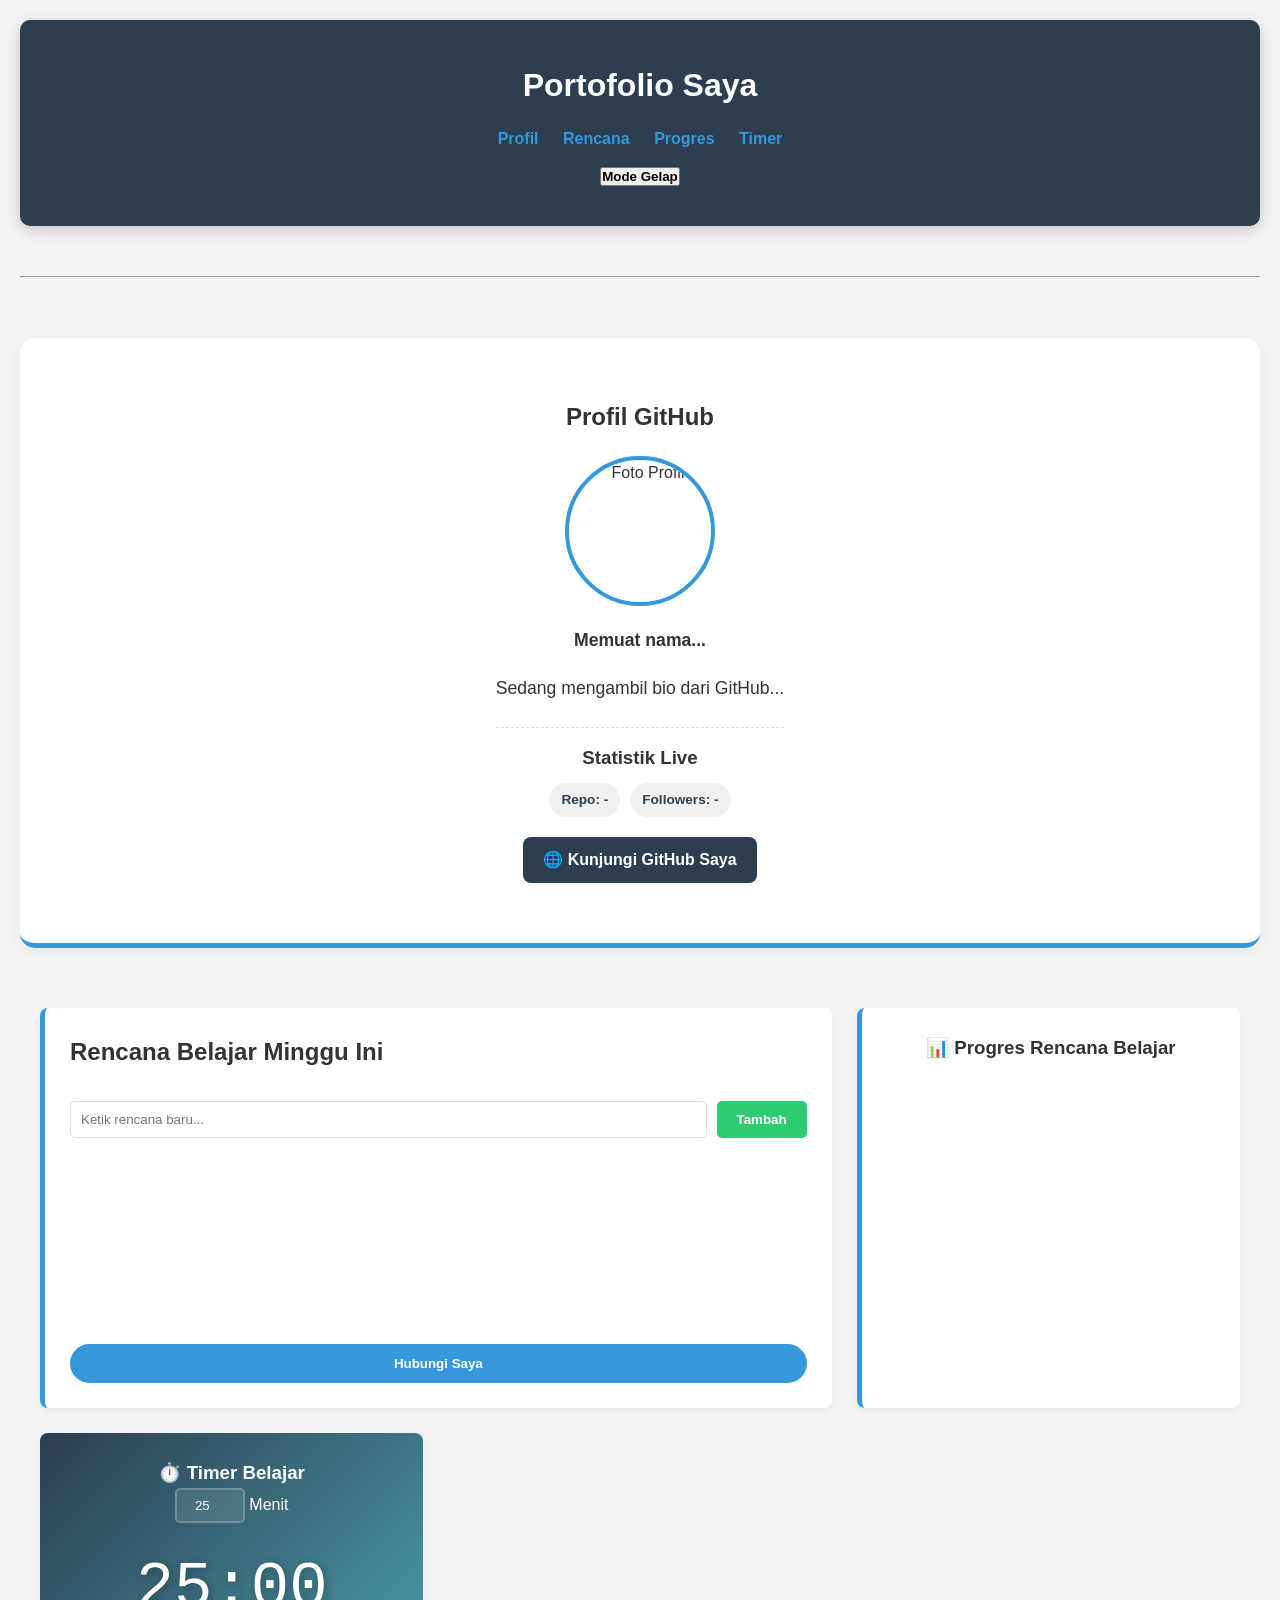
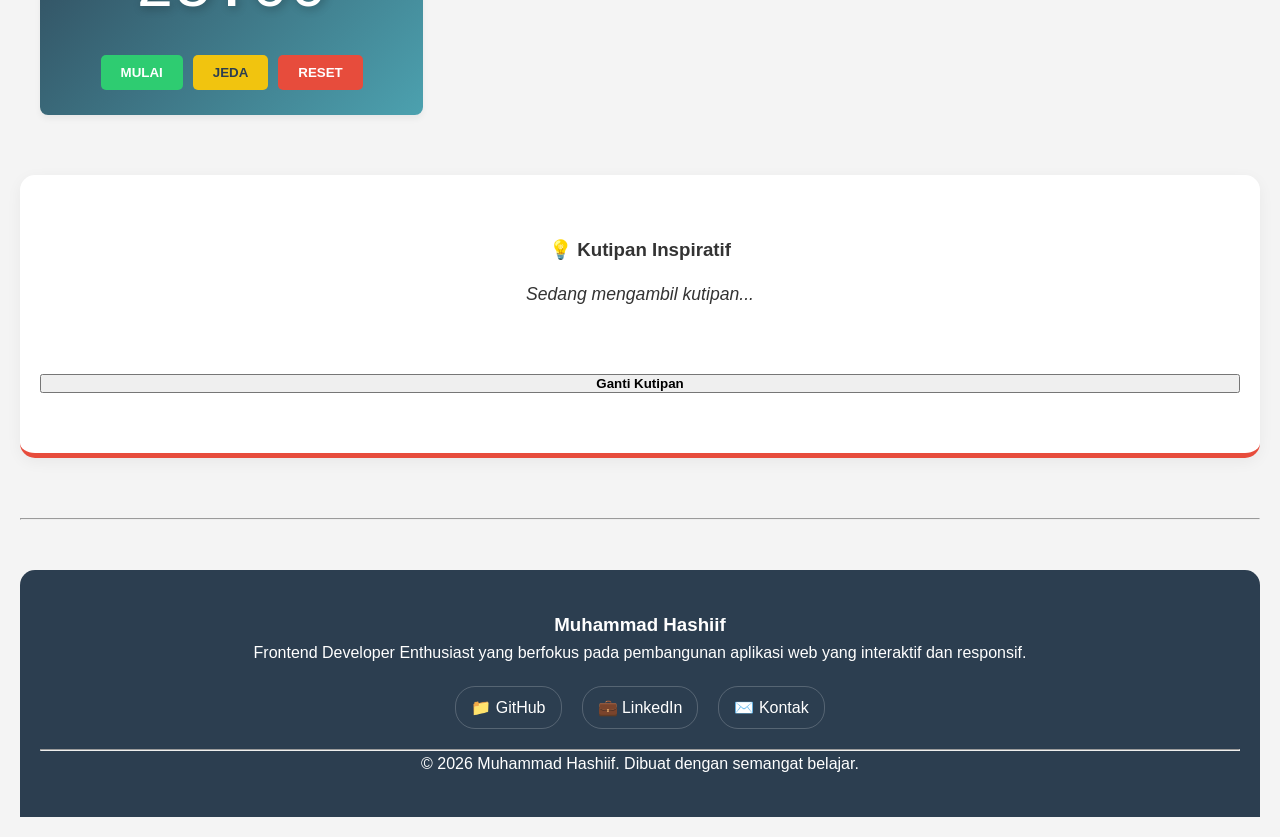
==== commit 771a2a80: "Update Day 4: Menambahkan Hamburger Menu Responsif" ====
--- a/index.html
+++ b/index.html
@@ -13,11 +13,21 @@
 <body>
   <header>
     <h1>Portofolio Saya</h1>
-    <nav>
-      <a href="#tentang">Profil</a> | <a href="#daftar-rencana">Rencana</a> |
-      <a href="#grafik-area">Progres</a> |
-      <a href="#timer-area">Timer</a>
-    </nav>
+    
+    <div class="nav-container">
+      <nav class="nav-menu" id="nav-menu">
+        <a href="#tentang">Profil</a>
+        <a href="#rencana-section">Rencana</a> <a href="#grafik-area">Progres</a>
+        <a href="#timer-area">Timer</a>
+      </nav>
+  
+      <div class="hamburger" id="hamburger">
+        <span></span>
+        <span></span>
+        <span></span>
+      </div>
+    </div>
+  
     <button id="btn-tema">Mode Gelap</button>
   </header>
 
--- a/style.css
+++ b/style.css
@@ -1,7 +1,7 @@
 /* ==========================================
    1. BASE STYLES & RESET
    ========================================== */
-   html {
+html {
     scroll-behavior: smooth;
 }
 
@@ -23,7 +23,7 @@
 /* ==========================================
    2. LAYOUT & CONTAINERS
    ========================================== */
-   header {
+header {
     background-color: #2c3e50;
     color: white;
     padding: 40px 20px;
@@ -34,19 +34,21 @@
     flex-direction: column;
     align-items: center;
     gap: 15px;
-    
+
     /* Header sekarang bersifat statis/normal */
-    position: relative; 
+    position: relative;
     box-shadow: 0 4px 15px rgba(0, 0, 0, 0.2);
 }
 
 /* Gabungkan pengaturan dasar untuk semua section lebar penuh */
-.section-fullwidth, #quote-area {
+.section-fullwidth,
+#quote-area {
     width: 100%;
     max-width: 1400px;
-    margin: 60px auto; 
+    margin: 60px auto;
     background-color: white;
-    padding: 60px 20px; /* Padding ditambah sedikit agar lebih mewah */
+    padding: 60px 20px;
+    /* Padding ditambah sedikit agar lebih mewah */
     border-radius: 15px;
     text-align: center;
     box-shadow: 0 4px 15px rgba(0, 0, 0, 0.05);
@@ -62,7 +64,8 @@
     border-bottom: 5px solid #e74c3c;
 }
 
-.section-fullwidth:hover, #quote-area:hover {
+.section-fullwidth:hover,
+#quote-area:hover {
     transform: translateY(-5px);
     box-shadow: 0 10px 25px rgba(0, 0, 0, 0.1);
 }
@@ -95,8 +98,9 @@
 }
 
 .bio-text p {
-    text-align: center; 
-    max-width: 850px; /* Agar teks tidak melar terlalu panjang ke samping */
+    text-align: center;
+    max-width: 850px;
+    /* Agar teks tidak melar terlalu panjang ke samping */
     margin: 0 auto 20px auto;
     font-size: 1.1rem;
 }
@@ -108,7 +112,8 @@
 }
 
 .dark-theme .bio-text p {
-    color: #ddd; /* Warna teks saat mode gelap */
+    color: #ddd;
+    /* Warna teks saat mode gelap */
 }
 
 /* Container Skill */
@@ -162,14 +167,17 @@
 }
 
 .container {
-    display: grid; /* Aktifkan mode Grid */
+    display: grid;
+    /* Aktifkan mode Grid */
     /* Membuat 3 kolom yang ukurannya otomatis menyesuaikan layar */
-    grid-template-columns: repeat(auto-fit, minmax(350px, 1fr)); 
-    gap: 25px; /* Jarak antar kotak */
+    grid-template-columns: repeat(auto-fit, minmax(350px, 1fr));
+    gap: 25px;
+    /* Jarak antar kotak */
     max-width: 1400px;
     margin: 60px auto;
     padding: 0 20px;
 }
+
 section {
 
     background-color: white;
@@ -219,7 +227,8 @@
     border-radius: 5px;
     cursor: pointer;
     transition: 0.2s;
-    transition: all 0.3s ease; /* Tambahkan ini agar efek coret muncul perlahan */
+    transition: all 0.3s ease;
+    /* Tambahkan ini agar efek coret muncul perlahan */
 }
 
 #daftar-rencana li:hover {
@@ -231,16 +240,21 @@
 #grafik-area {
     display: flex;
     flex-direction: column;
-    align-items: center; /* Menyeimbangkan posisi ke tengah */
+    align-items: center;
+    /* Menyeimbangkan posisi ke tengah */
     justify-content: center;
-    min-height: 400px; /* Memberi ruang agar grafik tidak gepeng */
+    min-height: 400px;
+    /* Memberi ruang agar grafik tidak gepeng */
 }
 
 .chart-container {
     position: relative;
-    width: 100%; /* Mengikuti lebar section */
-    max-width: 280px;/* Membatasi lebar maksimal agar tetap bulat cantik */
-    margin: auto; /* Tengah secara horizontal */
+    width: 100%;
+    /* Mengikuti lebar section */
+    max-width: 280px;
+    /* Membatasi lebar maksimal agar tetap bulat cantik */
+    margin: auto;
+    /* Tengah secara horizontal */
     display: flex;
     justify-content: center;
     align-items: center;
@@ -262,7 +276,8 @@
 /* Gradasi Hijau Modern untuk Timer Selesai */
 .timer-finish {
     background: linear-gradient(135deg, #27ae60, #2ecc71, #a8e063) !important;
-    box-shadow: 0 10px 30px rgba(46, 204, 113, 0.4);/* Efek cahaya hijau */
+    box-shadow: 0 10px 30px rgba(46, 204, 113, 0.4);
+    /* Efek cahaya hijau */
     transition: all 0.5s ease;
 }
 
@@ -297,7 +312,8 @@
     padding: 12px 24px;
     border: none;
     border-radius: 25px;
-    margin-top: auto;/* Memastikan tombol selalu di bawah */
+    margin-top: auto;
+    /* Memastikan tombol selalu di bawah */
     animation: floating 2s infinite ease-in-out;
 }
 
@@ -308,18 +324,24 @@
 
 /* Merapikan baris input dan tombol tambah */
 .input-group {
-    display: flex; /* Membuat input dan tombol sejajar ke samping */
-    gap: 10px; /* Memberi jarak antara input dan tombol */
-    margin-top: 15px; /* Memberi jarak dari list di atasnya */
+    display: flex;
+    /* Membuat input dan tombol sejajar ke samping */
+    gap: 10px;
+    /* Memberi jarak antara input dan tombol */
+    margin-top: 15px;
+    /* Memberi jarak dari list di atasnya */
 }
 
 #input-rencana {
-    flex: 1; /* Membuat kotak input mengambil sisa ruang yang ada */
-    padding: 10px;/* Membuat kotak input lebih luas dan nyaman diketik */
+    flex: 1;
+    /* Membuat kotak input mengambil sisa ruang yang ada */
+    padding: 10px;
+    /* Membuat kotak input lebih luas dan nyaman diketik */
 }
 
 #btn-tambah {
-    padding: 10px 20px; /* Membuat tombol tambah lebih proporsional */
+    padding: 10px 20px;
+    /* Membuat tombol tambah lebih proporsional */
     background-color: #2ecc71;
     color: white;
     border: none;
@@ -415,7 +437,7 @@
     border-left-color: #f1c40f;
 }
 
-.dark-theme .section-fullwidth, 
+.dark-theme .section-fullwidth,
 .dark-theme #quote-area {
     background-color: #333 !important;
     color: white;
@@ -476,7 +498,8 @@
 
 /* Tombol Kembali ke Atas */
 #btn-back-to-top {
-    display: none; /* Sembunyi secara default */
+    display: none;
+    /* Sembunyi secara default */
     position: fixed;
     bottom: 30px;
     right: 30px;
@@ -487,7 +510,8 @@
     color: white;
     cursor: pointer;
     padding: 15px;
-    border-radius: 50%; /* Membuat tombol bulat */
+    border-radius: 50%;
+    /* Membuat tombol bulat */
     font-size: 20px;
     font-weight: bold;
     box-shadow: 0 4px 10px rgba(0, 0, 0, 0.3);
@@ -521,10 +545,12 @@
         box-shadow: 0 0 5px rgba(52, 152, 219, 0.5);
         transform: scale(1);
     }
+
     50% {
         box-shadow: 0 0 25px rgba(52, 152, 219, 0.8);
         transform: scale(1.02);
     }
+
     100% {
         box-shadow: 0 0 5px rgba(52, 152, 219, 0.5);
         transform: scale(1);
@@ -537,7 +563,68 @@
 }
 
 @keyframes floating {
-    0% { transform: translateY(0px); }
-    50% { transform: translateY(-5px); }
-    100% { transform: translateY(0px); }
-}
+    0% {
+        transform: translateY(0px);
+    }
+
+    50% {
+        transform: translateY(-5px);
+    }
+
+    100% {
+        transform: translateY(0px);
+    }
+}
+
+/* Container Navigasi */
+.nav-container {
+    display: flex;
+    align-items: center;
+}
+
+/* Gaya dasar Hamburger */
+.hamburger {
+    display: none; /* Sembunyikan di laptop */
+    flex-direction: column;
+    gap: 5px;
+    cursor: pointer;
+    margin-left: 15px;
+}
+
+.hamburger span {
+    display: block;
+    width: 25px;
+    height: 3px;
+    background-color: var(--text-color, #333);
+    transition: 0.3s;
+}
+
+/* Responsif untuk HP (Layar di bawah 768px) */
+@media (max-width: 768px) {
+    .hamburger {
+        display: flex; /* Munculkan hamburger */
+    }
+
+    .nav-menu {
+        display: none; /* Sembunyikan menu teks */
+        flex-direction: column;
+        position: absolute;
+        top: 70px;
+        right: 20px;
+        background-color: var(--bg-color, white);
+        border: 1px solid #ccc;
+        padding: 20px;
+        border-radius: 8px;
+        box-shadow: 0 4px 10px rgba(0,0,0,0.1);
+        z-index: 100;
+    }
+
+    .nav-menu.active {
+        display: flex; /* Muncul saat diklik */
+    }
+    
+    .nav-menu a {
+        margin: 10px 0;
+        text-decoration: none;
+    }
+}
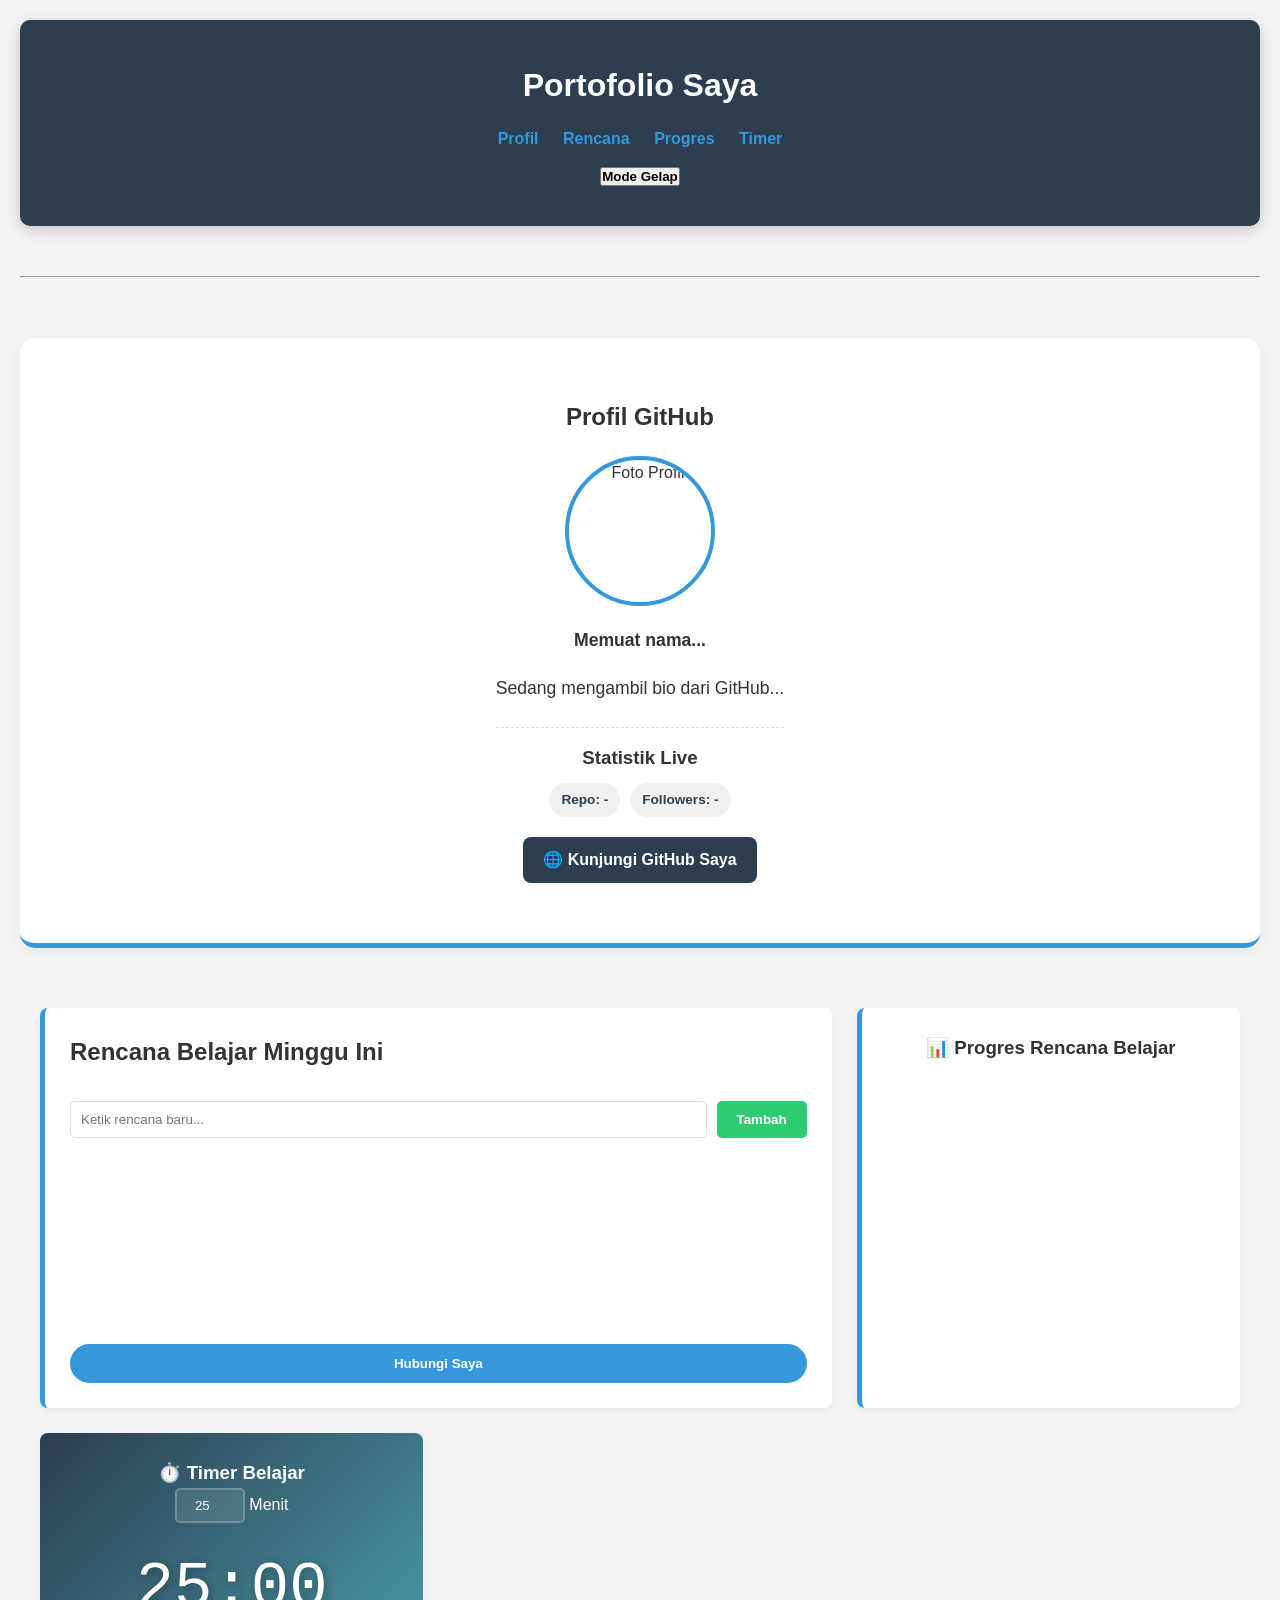
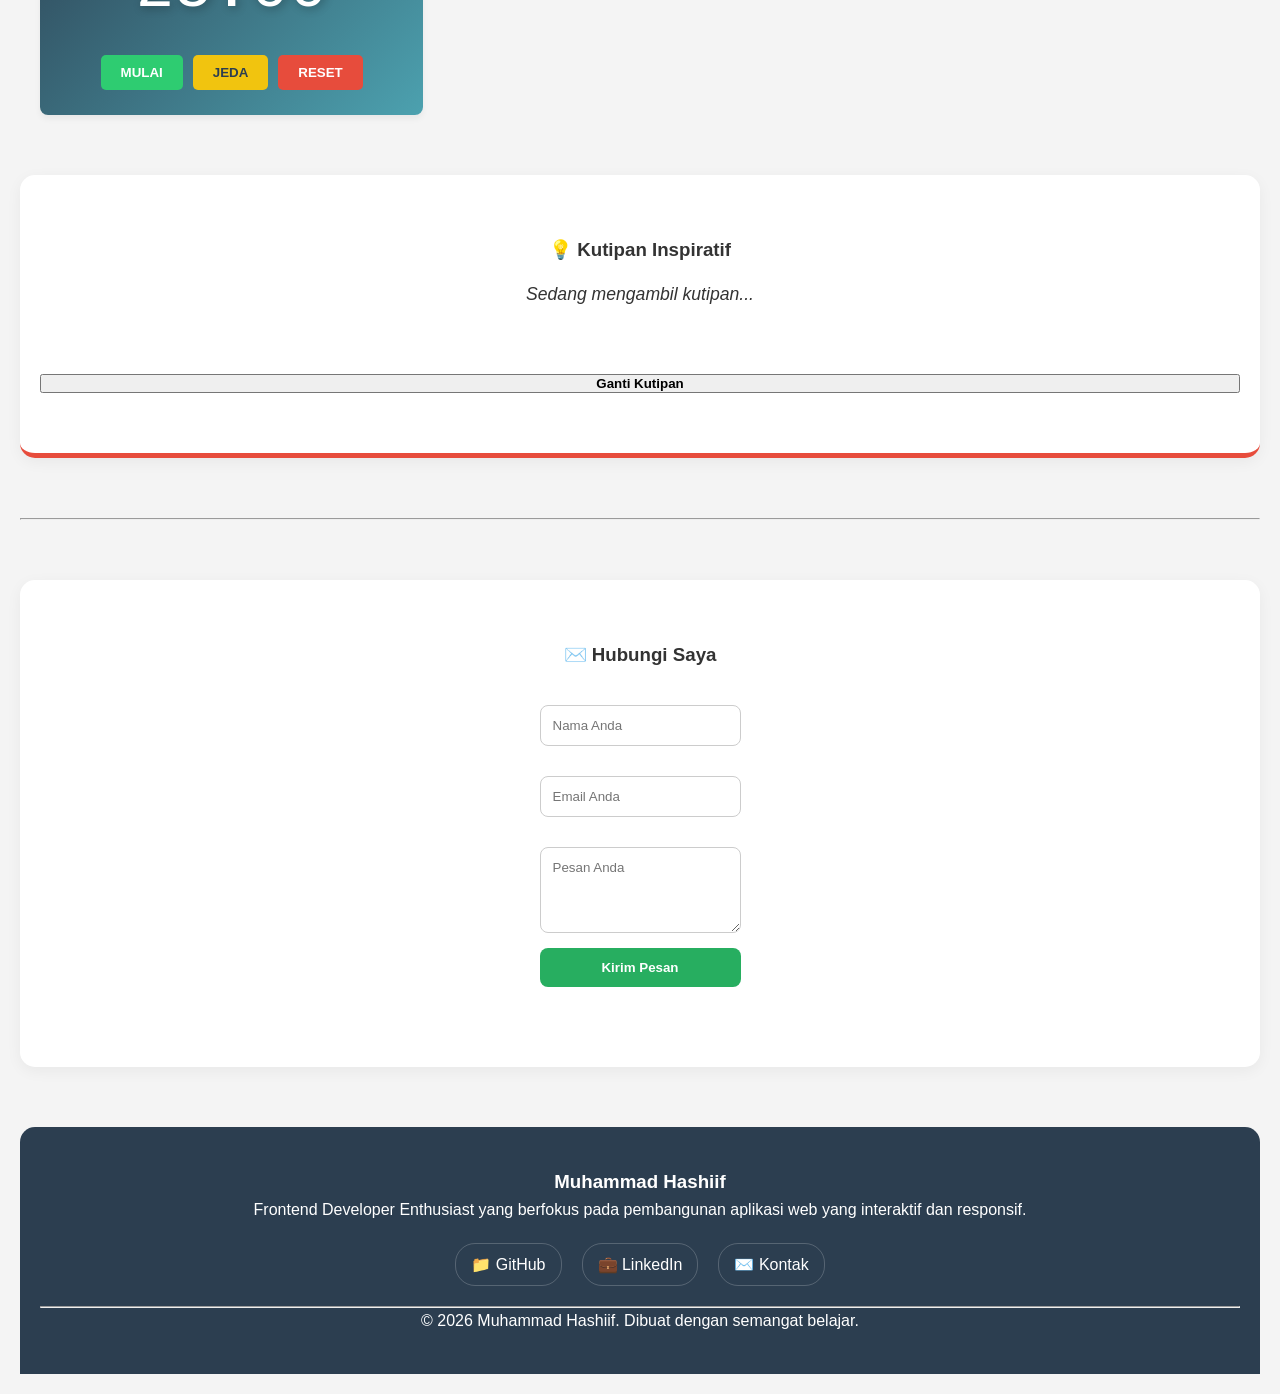
==== commit bf8b614b: "Update Day 4: UX Polish & Accessibility (Navigasi & Kontak)" ====
--- a/index.html
+++ b/index.html
@@ -13,21 +13,22 @@
 <body>
   <header>
     <h1>Portofolio Saya</h1>
-    
+
     <div class="nav-container">
       <nav class="nav-menu" id="nav-menu">
         <a href="#tentang">Profil</a>
-        <a href="#rencana-section">Rencana</a> <a href="#grafik-area">Progres</a>
+        <a href="#rencana-section">Rencana</a>
+        <a href="#grafik-area">Progres</a>
         <a href="#timer-area">Timer</a>
       </nav>
-  
+
       <div class="hamburger" id="hamburger">
         <span></span>
         <span></span>
         <span></span>
       </div>
     </div>
-  
+
     <button id="btn-tema">Mode Gelap</button>
   </header>
 
@@ -101,6 +102,22 @@
 
   <hr />
 
+  <section id="kontak-area" class="section-fullwidth" data-aos="fade-up">
+    <h3>✉️ Hubungi Saya</h3>
+    <form id="form-kontak">
+      <div class="input-group">
+        <input type="text" id="nama-kontak" placeholder="Nama Anda" required>
+      </div>
+      <div class="input-group">
+        <input type="email" id="email-kontak" placeholder="Email Anda" required>
+      </div>
+      <div class="input-group">
+        <textarea id="pesan-kontak" placeholder="Pesan Anda" rows="4" required></textarea>
+      </div>
+      <button type="submit" id="btn-kirim">Kirim Pesan</button>
+    </form>
+  </section>
+
   <footer class="footer-modern">
     <div class="footer-content">
       <h3>Muhammad Hashiif</h3>
--- a/style.css
+++ b/style.css
@@ -1,7 +1,7 @@
 /* ==========================================
    1. BASE STYLES & RESET
    ========================================== */
-html {
+   html {
     scroll-behavior: smooth;
 }
 
@@ -23,7 +23,7 @@
 /* ==========================================
    2. LAYOUT & CONTAINERS
    ========================================== */
-header {
+   header {
     background-color: #2c3e50;
     color: white;
     padding: 40px 20px;
@@ -34,21 +34,19 @@
     flex-direction: column;
     align-items: center;
     gap: 15px;
-
+    
     /* Header sekarang bersifat statis/normal */
-    position: relative;
+    position: relative; 
     box-shadow: 0 4px 15px rgba(0, 0, 0, 0.2);
 }
 
 /* Gabungkan pengaturan dasar untuk semua section lebar penuh */
-.section-fullwidth,
-#quote-area {
+.section-fullwidth, #quote-area {
     width: 100%;
     max-width: 1400px;
-    margin: 60px auto;
+    margin: 60px auto; 
     background-color: white;
-    padding: 60px 20px;
-    /* Padding ditambah sedikit agar lebih mewah */
+    padding: 60px 20px; /* Padding ditambah sedikit agar lebih mewah */
     border-radius: 15px;
     text-align: center;
     box-shadow: 0 4px 15px rgba(0, 0, 0, 0.05);
@@ -64,8 +62,7 @@
     border-bottom: 5px solid #e74c3c;
 }
 
-.section-fullwidth:hover,
-#quote-area:hover {
+.section-fullwidth:hover, #quote-area:hover {
     transform: translateY(-5px);
     box-shadow: 0 10px 25px rgba(0, 0, 0, 0.1);
 }
@@ -98,9 +95,8 @@
 }
 
 .bio-text p {
-    text-align: center;
-    max-width: 850px;
-    /* Agar teks tidak melar terlalu panjang ke samping */
+    text-align: center; 
+    max-width: 850px; /* Agar teks tidak melar terlalu panjang ke samping */
     margin: 0 auto 20px auto;
     font-size: 1.1rem;
 }
@@ -112,8 +108,7 @@
 }
 
 .dark-theme .bio-text p {
-    color: #ddd;
-    /* Warna teks saat mode gelap */
+    color: #ddd; /* Warna teks saat mode gelap */
 }
 
 /* Container Skill */
@@ -167,17 +162,14 @@
 }
 
 .container {
-    display: grid;
-    /* Aktifkan mode Grid */
+    display: grid; /* Aktifkan mode Grid */
     /* Membuat 3 kolom yang ukurannya otomatis menyesuaikan layar */
-    grid-template-columns: repeat(auto-fit, minmax(350px, 1fr));
-    gap: 25px;
-    /* Jarak antar kotak */
+    grid-template-columns: repeat(auto-fit, minmax(350px, 1fr)); 
+    gap: 25px; /* Jarak antar kotak */
     max-width: 1400px;
     margin: 60px auto;
     padding: 0 20px;
 }
-
 section {
 
     background-color: white;
@@ -227,8 +219,7 @@
     border-radius: 5px;
     cursor: pointer;
     transition: 0.2s;
-    transition: all 0.3s ease;
-    /* Tambahkan ini agar efek coret muncul perlahan */
+    transition: all 0.3s ease; /* Tambahkan ini agar efek coret muncul perlahan */
 }
 
 #daftar-rencana li:hover {
@@ -240,21 +231,16 @@
 #grafik-area {
     display: flex;
     flex-direction: column;
-    align-items: center;
-    /* Menyeimbangkan posisi ke tengah */
+    align-items: center; /* Menyeimbangkan posisi ke tengah */
     justify-content: center;
-    min-height: 400px;
-    /* Memberi ruang agar grafik tidak gepeng */
+    min-height: 400px; /* Memberi ruang agar grafik tidak gepeng */
 }
 
 .chart-container {
     position: relative;
-    width: 100%;
-    /* Mengikuti lebar section */
-    max-width: 280px;
-    /* Membatasi lebar maksimal agar tetap bulat cantik */
-    margin: auto;
-    /* Tengah secara horizontal */
+    width: 100%; /* Mengikuti lebar section */
+    max-width: 280px;/* Membatasi lebar maksimal agar tetap bulat cantik */
+    margin: auto; /* Tengah secara horizontal */
     display: flex;
     justify-content: center;
     align-items: center;
@@ -276,8 +262,7 @@
 /* Gradasi Hijau Modern untuk Timer Selesai */
 .timer-finish {
     background: linear-gradient(135deg, #27ae60, #2ecc71, #a8e063) !important;
-    box-shadow: 0 10px 30px rgba(46, 204, 113, 0.4);
-    /* Efek cahaya hijau */
+    box-shadow: 0 10px 30px rgba(46, 204, 113, 0.4);/* Efek cahaya hijau */
     transition: all 0.5s ease;
 }
 
@@ -312,8 +297,7 @@
     padding: 12px 24px;
     border: none;
     border-radius: 25px;
-    margin-top: auto;
-    /* Memastikan tombol selalu di bawah */
+    margin-top: auto;/* Memastikan tombol selalu di bawah */
     animation: floating 2s infinite ease-in-out;
 }
 
@@ -324,24 +308,18 @@
 
 /* Merapikan baris input dan tombol tambah */
 .input-group {
-    display: flex;
-    /* Membuat input dan tombol sejajar ke samping */
-    gap: 10px;
-    /* Memberi jarak antara input dan tombol */
-    margin-top: 15px;
-    /* Memberi jarak dari list di atasnya */
+    display: flex; /* Membuat input dan tombol sejajar ke samping */
+    gap: 10px; /* Memberi jarak antara input dan tombol */
+    margin-top: 15px; /* Memberi jarak dari list di atasnya */
 }
 
 #input-rencana {
-    flex: 1;
-    /* Membuat kotak input mengambil sisa ruang yang ada */
-    padding: 10px;
-    /* Membuat kotak input lebih luas dan nyaman diketik */
+    flex: 1; /* Membuat kotak input mengambil sisa ruang yang ada */
+    padding: 10px;/* Membuat kotak input lebih luas dan nyaman diketik */
 }
 
 #btn-tambah {
-    padding: 10px 20px;
-    /* Membuat tombol tambah lebih proporsional */
+    padding: 10px 20px; /* Membuat tombol tambah lebih proporsional */
     background-color: #2ecc71;
     color: white;
     border: none;
@@ -390,6 +368,38 @@
     color: white;
     width: 70px;
     text-align: center;
+}
+
+#form-kontak {
+    max-width: 500px;
+    margin: 20px auto;
+    display: flex;
+    flex-direction: column;
+    gap: 15px;
+}
+
+#form-kontak input, #form-kontak textarea {
+    width: 100%;
+    padding: 12px;
+    border: 1px solid #ccc;
+    border-radius: 8px;
+    font-family: inherit;
+}
+
+#btn-kirim {
+    background-color: #27ae60;
+    color: white;
+    border: none;
+    padding: 12px;
+    border-radius: 8px;
+    cursor: pointer;
+    font-weight: bold;
+    transition: 0.3s;
+}
+
+#btn-kirim:hover {
+    background-color: #219150;
+    transform: translateY(-2px);
 }
 
 /* ==========================================
@@ -437,7 +447,7 @@
     border-left-color: #f1c40f;
 }
 
-.dark-theme .section-fullwidth,
+.dark-theme .section-fullwidth, 
 .dark-theme #quote-area {
     background-color: #333 !important;
     color: white;
@@ -498,8 +508,7 @@
 
 /* Tombol Kembali ke Atas */
 #btn-back-to-top {
-    display: none;
-    /* Sembunyi secara default */
+    display: none; /* Sembunyi secara default */
     position: fixed;
     bottom: 30px;
     right: 30px;
@@ -510,8 +519,7 @@
     color: white;
     cursor: pointer;
     padding: 15px;
-    border-radius: 50%;
-    /* Membuat tombol bulat */
+    border-radius: 50%; /* Membuat tombol bulat */
     font-size: 20px;
     font-weight: bold;
     box-shadow: 0 4px 10px rgba(0, 0, 0, 0.3);
@@ -545,12 +553,10 @@
         box-shadow: 0 0 5px rgba(52, 152, 219, 0.5);
         transform: scale(1);
     }
-
     50% {
         box-shadow: 0 0 25px rgba(52, 152, 219, 0.8);
         transform: scale(1.02);
     }
-
     100% {
         box-shadow: 0 0 5px rgba(52, 152, 219, 0.5);
         transform: scale(1);
@@ -563,17 +569,9 @@
 }
 
 @keyframes floating {
-    0% {
-        transform: translateY(0px);
-    }
-
-    50% {
-        transform: translateY(-5px);
-    }
-
-    100% {
-        transform: translateY(0px);
-    }
+    0% { transform: translateY(0px); }
+    50% { transform: translateY(-5px); }
+    100% { transform: translateY(0px); }
 }
 
 /* Container Navigasi */
@@ -595,8 +593,21 @@
     display: block;
     width: 25px;
     height: 3px;
-    background-color: var(--text-color, #333);
+    background-color: var(--text-color, white);
     transition: 0.3s;
+}
+
+/* Animasi menjadi tanda X */
+.hamburger.toggle span:nth-child(1) {
+    transform: rotate(-45deg) translate(-5px, 6px);
+}
+
+.hamburger.toggle span:nth-child(2) {
+    opacity: 0; /* Garis tengah hilang */
+}
+
+.hamburger.toggle span:nth-child(3) {
+    transform: rotate(45deg) translate(-5px, -6px);
 }
 
 /* Responsif untuk HP (Layar di bawah 768px) */
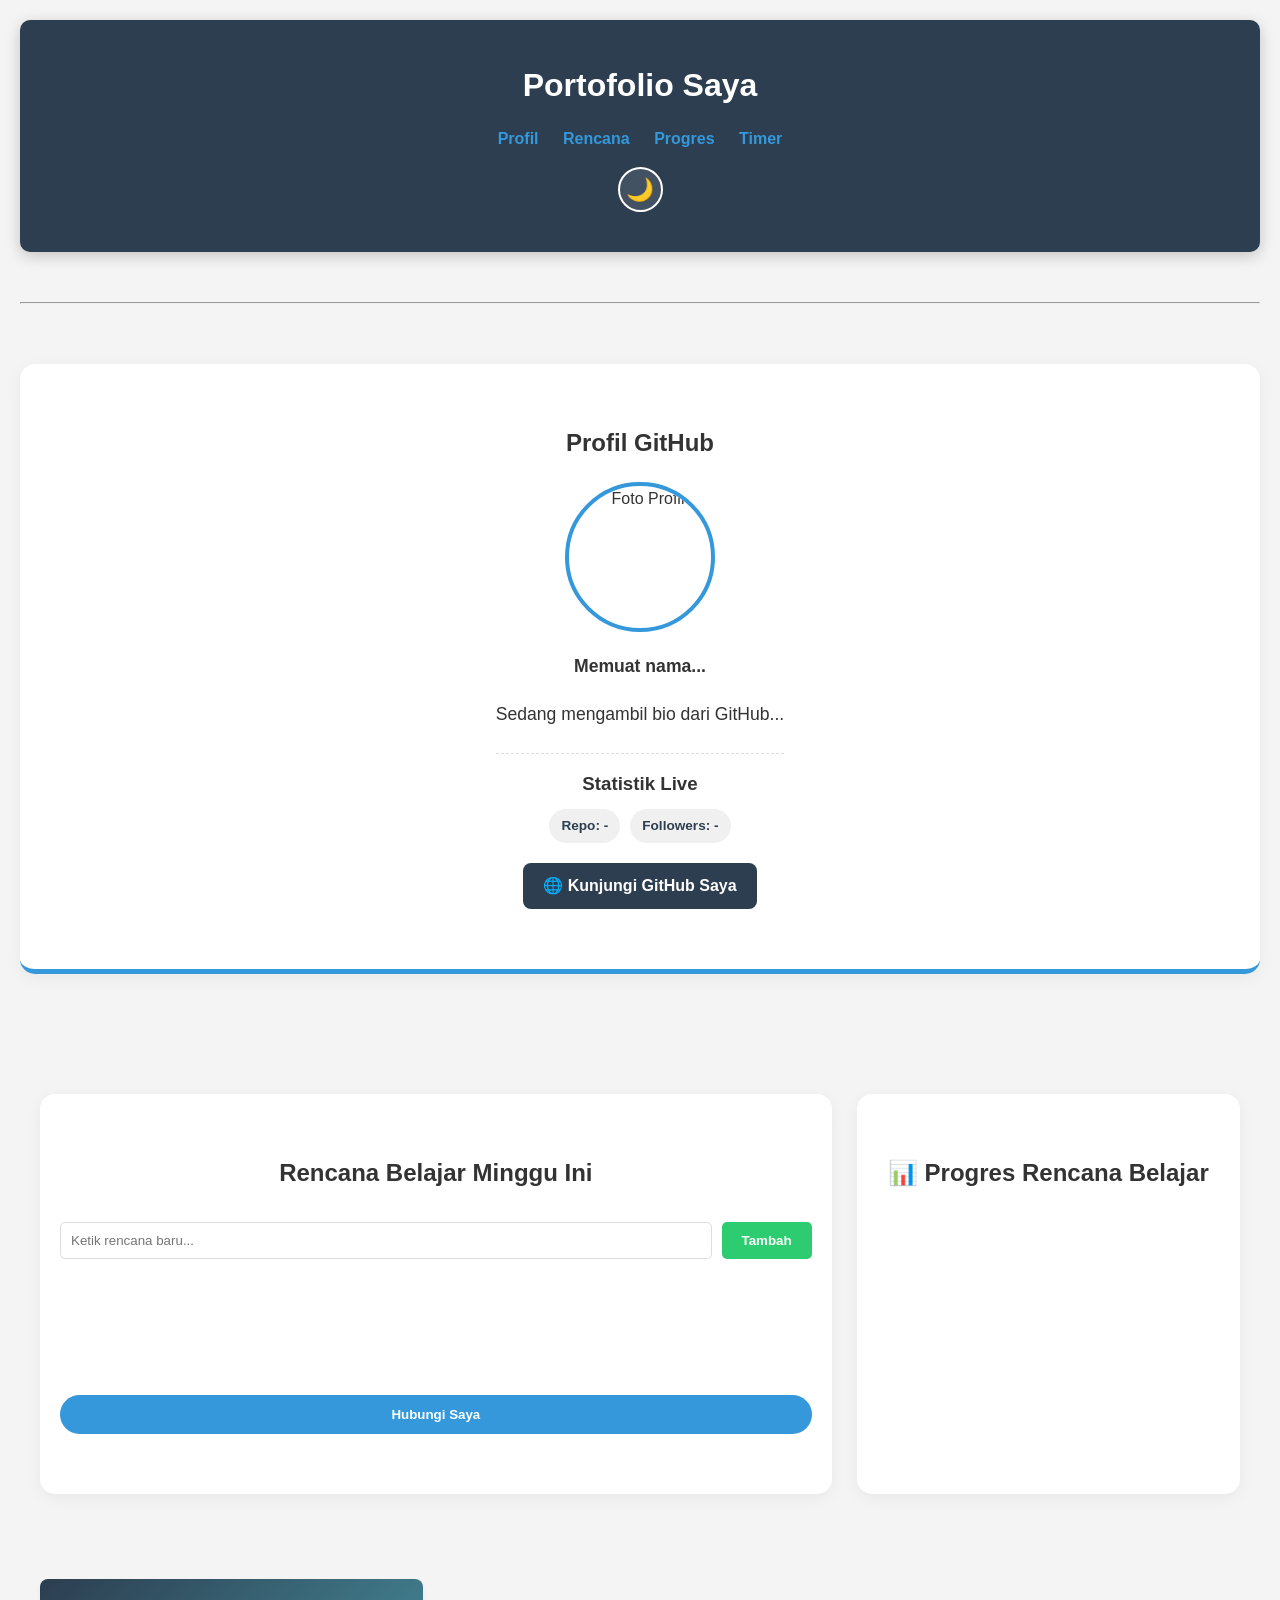
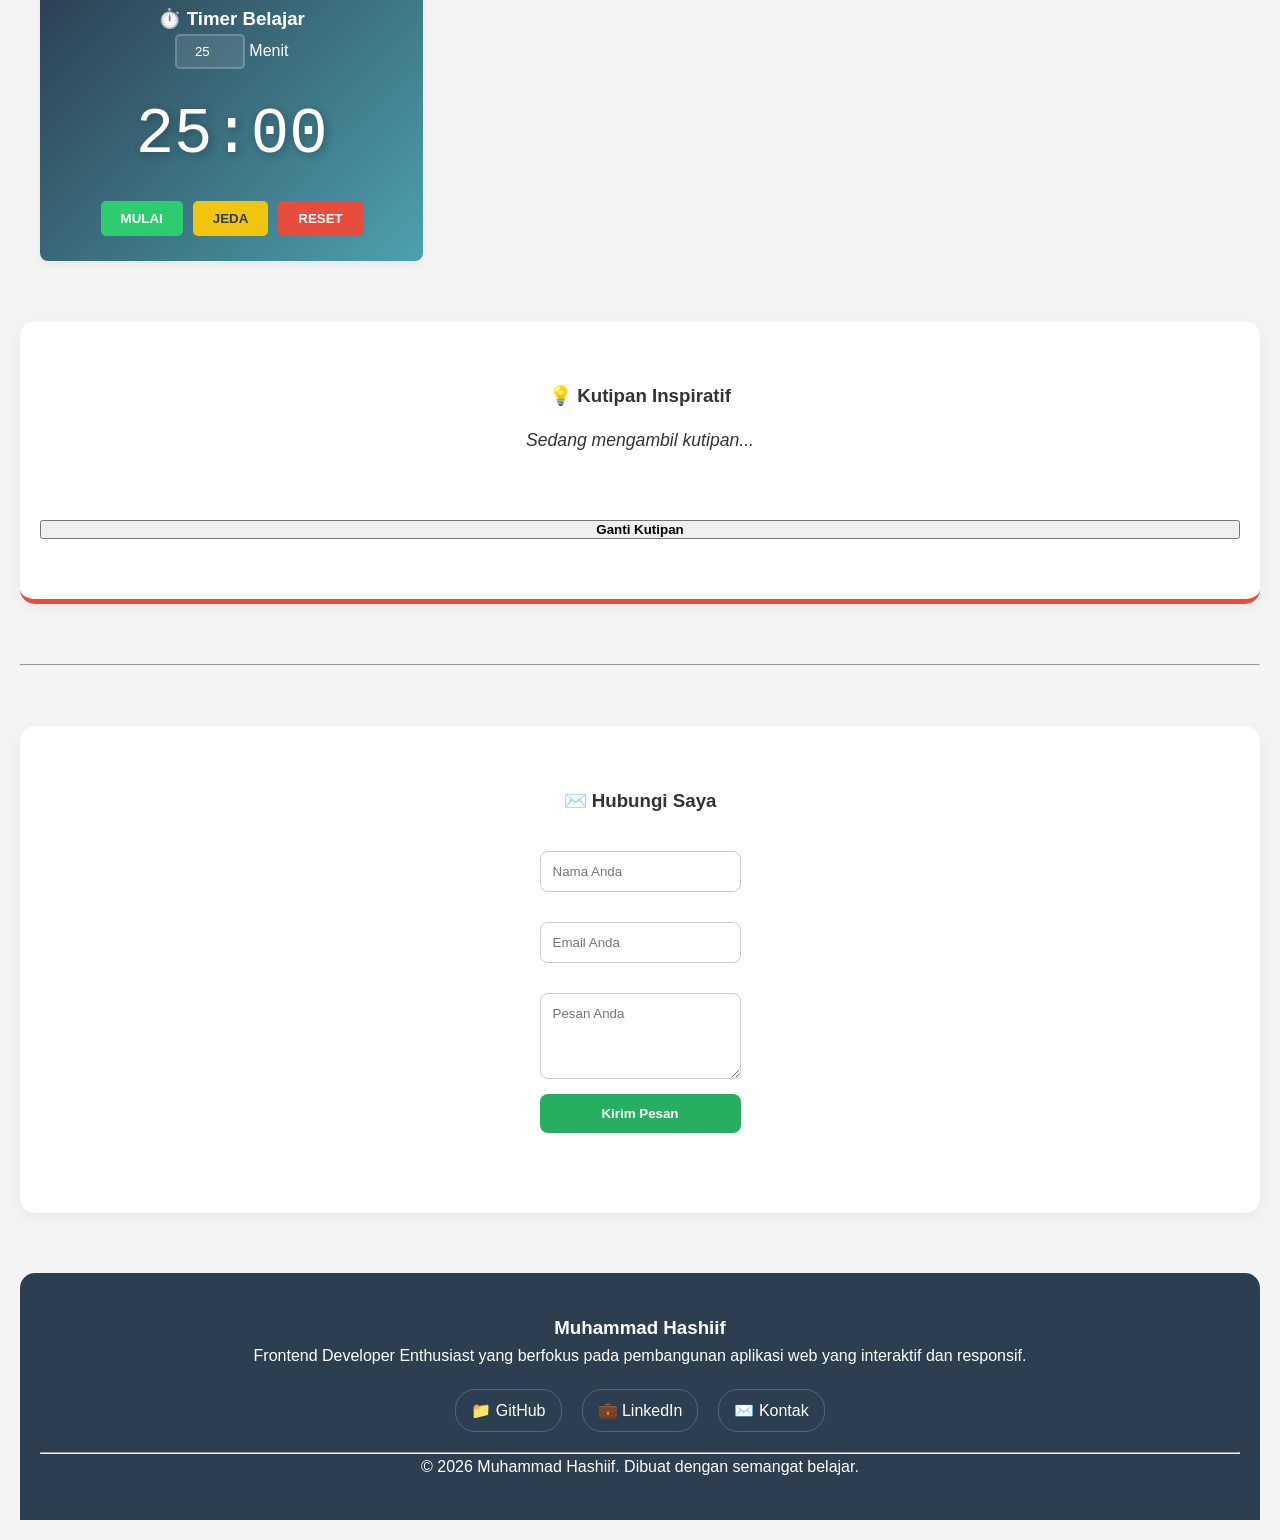
==== commit 3e27e18f: "Update W1-D5: Animasi AOS & Efek Visual" ====
--- a/index.html
+++ b/index.html
@@ -5,39 +5,57 @@
   <meta charset="UTF-8" />
   <meta name="viewport" content="width=device-width, initial-scale=1.0" />
   <title>Portofolio Saya - Day 2</title>
+
+  <!-- Favicon -->
+  <link rel="icon" href="https://img.icons8.com/fluency/48/source-code.png" type="image/x-icon">
+
+  <!-- CSS -->
   <link rel="stylesheet" href="style.css" />
+
+  <!-- Library -->
   <script src="https://cdn.jsdelivr.net/npm/chart.js"></script>
   <link href="https://unpkg.com/aos@2.3.1/dist/aos.css" rel="stylesheet" />
+  <script src="https://cdn.jsdelivr.net/npm/sweetalert2@11"></script>
 </head>
 
 <body>
+
+  <!-- ==========================================
+       HEADER
+  ========================================== -->
   <header>
     <h1>Portofolio Saya</h1>
 
     <div class="nav-container">
-      <nav class="nav-menu" id="nav-menu">
+      <nav id="nav-menu" class="nav-menu">
         <a href="#tentang">Profil</a>
         <a href="#rencana-section">Rencana</a>
         <a href="#grafik-area">Progres</a>
         <a href="#timer-area">Timer</a>
       </nav>
 
-      <div class="hamburger" id="hamburger">
+      <div id="hamburger" class="hamburger">
         <span></span>
         <span></span>
         <span></span>
       </div>
     </div>
 
-    <button id="btn-tema">Mode Gelap</button>
+    <button id="btn-tema" class="theme-toggle">
+      <span id="theme-icon">🌙</span>
+    </button>
   </header>
 
   <hr />
 
+  <!-- ==========================================
+       PROFIL GITHUB
+  ========================================== -->
   <section id="tentang" class="section-fullwidth" data-aos="fade-down">
     <div class="inner-content">
       <h2>Profil GitHub</h2>
-      <img src="" alt="Foto Profil" class="profile-img" id="gh-img" />
+
+      <img id="gh-img" class="profile-img" src="" alt="Foto Profil" />
 
       <div class="bio-text">
         <p><strong id="gh-name">Memuat nama...</strong></p>
@@ -51,100 +69,141 @@
           </div>
         </div>
 
-        <a href="https://github.com/AmbonOrang" target="_blank" class="btn-cv">🌐 Kunjungi GitHub Saya</a>
+        <a href="https://github.com/AmbonOrang" target="_blank" class="btn-cv">
+          🌐 Kunjungi GitHub Saya
+        </a>
       </div>
     </div>
   </section>
 
+  <!-- ==========================================
+       MAIN CONTENT
+  ========================================== -->
   <main class="container">
-    <section id="rencana-section" data-aos="fade-up">
+
+    <!-- RENCANA -->
+    <section id="rencana-section" class="section-fullwidth" data-aos="fade-right">
       <h2>Rencana Belajar Minggu Ini</h2>
+
       <ul id="daftar-rencana"></ul>
+
       <div class="input-group">
         <input type="text" id="input-rencana" placeholder="Ketik rencana baru..." />
         <button id="btn-tambah">Tambah</button>
       </div>
+
       <br />
+
       <button class="btn-kontak">Hubungi Saya</button>
     </section>
 
-    <section id="grafik-area" data-aos="zoom-in">
-      <h3>📊 Progres Rencana Belajar</h3>
+    <!-- GRAFIK -->
+    <section id="grafik-area" class="section-fullwidth" data-aos="zoom-in">
+      <h2>📊 Progres Rencana Belajar</h2>
+
       <div class="chart-container">
         <canvas id="myChart"></canvas>
       </div>
     </section>
 
-    <section id="timer-area" data-aos="flip-left" class="timer-card">
+    <!-- TIMER -->
+    <section id="timer-area" class="timer-card" data-aos="flip-left">
       <h3>⏱️ Timer Belajar</h3>
+
       <div class="timer-input-wrapper">
         <input type="number" id="input-durasi" value="25" min="1" max="120" />
         <span>Menit</span>
       </div>
+
       <div id="display-timer">25:00</div>
+
       <div class="timer-controls">
         <button id="btn-start" class="btn-timer btn-start">Mulai</button>
         <button id="btn-pause" class="btn-timer btn-pause">Jeda</button>
-        <button id="btn-reset-timer" class="btn-timer btn-reset">
-          Reset
-        </button>
+        <button id="btn-reset-timer" class="btn-timer btn-reset">Reset</button>
       </div>
     </section>
+
   </main>
 
-  <section id="quote-area" class="section-fullwidth" data-aos="fade-up">
+  <!-- ==========================================
+       QUOTE
+  ========================================== -->
+  <section id="quote-area" class="section-fullwidth" data-aos="fade-up" data-aos-delay="200">
     <h3>💡 Kutipan Inspiratif</h3>
     <p id="teks-quote">Sedang mengambil kutipan...</p>
     <small id="penulis-quote"></small>
+
     <br /><br />
+
     <button id="btn-quote">Ganti Kutipan</button>
   </section>
 
   <hr />
 
+  <!-- ==========================================
+       FORM KONTAK
+  ========================================== -->
   <section id="kontak-area" class="section-fullwidth" data-aos="fade-up">
     <h3>✉️ Hubungi Saya</h3>
+
     <form id="form-kontak">
       <div class="input-group">
-        <input type="text" id="nama-kontak" placeholder="Nama Anda" required>
-      </div>
-      <div class="input-group">
-        <input type="email" id="email-kontak" placeholder="Email Anda" required>
-      </div>
-      <div class="input-group">
-        <textarea id="pesan-kontak" placeholder="Pesan Anda" rows="4" required></textarea>
-      </div>
+        <input type="text" id="nama-kontak" placeholder="Nama Anda" required />
+      </div>
+
+      <div class="input-group">
+        <input type="email" id="email-kontak" placeholder="Email Anda" required />
+      </div>
+
+      <div class="input-group">
+        <textarea id="pesan-kontak" rows="4" placeholder="Pesan Anda" required></textarea>
+      </div>
+
       <button type="submit" id="btn-kirim">Kirim Pesan</button>
     </form>
   </section>
 
+  <!-- ==========================================
+       FOOTER
+  ========================================== -->
   <footer class="footer-modern">
     <div class="footer-content">
       <h3>Muhammad Hashiif</h3>
+
       <p>
         Frontend Developer Enthusiast yang berfokus pada pembangunan aplikasi
         web yang interaktif dan responsif.
       </p>
+
       <div class="social-links">
         <a href="https://github.com/AmbonOrang" target="_blank">📁 GitHub</a>
         <a href="#">💼 LinkedIn</a>
         <a href="mailto:emailkamu@gmail.com">✉️ Kontak</a>
       </div>
+
       <hr class="footer-divider" />
+
       <p class="copyright">
         &copy; 2026 Muhammad Hashiif. Dibuat dengan semangat belajar.
       </p>
     </div>
   </footer>
 
+  <!-- ==========================================
+       BACK TO TOP
+  ========================================== -->
+  <button id="btn-back-to-top" title="Kembali ke atas">↑</button>
+
+  <!-- ==========================================
+       SCRIPT
+  ========================================== -->
   <script src="https://unpkg.com/aos@2.3.1/dist/aos.js"></script>
   <script>
     AOS.init({ duration: 1000, once: true });
   </script>
 
-  <button id="btn-back-to-top" title="Kembali ke atas">↑</button>
-
-  <script src="script.js"></script>
+  <script src="script.js" defer></script>
+
 </body>
-
 </html>
--- a/style.css
+++ b/style.css
@@ -1,133 +1,165 @@
 /* ==========================================
-   1. BASE STYLES & RESET
-   ========================================== */
-   html {
+   1. BASE & RESET
+========================================== */
+html {
     scroll-behavior: smooth;
-}
-
-* {
+  }
+  
+  * {
     box-sizing: border-box;
     margin: 0;
     padding: 0;
-}
-
-body {
+  }
+  
+  body {
     font-family: "Segoe UI", Tahoma, Geneva, Verdana, sans-serif;
     background-color: #f4f4f4;
     color: #333;
     line-height: 1.6;
     padding: 20px;
     transition: background 0.3s, color 0.3s;
-}
-
-/* ==========================================
-   2. LAYOUT & CONTAINERS
-   ========================================== */
-   header {
+  }
+  
+  /* ==========================================
+     2. LAYOUT & CONTAINER
+  ========================================== */
+  header {
     background-color: #2c3e50;
     color: white;
     padding: 40px 20px;
     text-align: center;
     border-radius: 10px;
     margin-bottom: 50px;
+  
     display: flex;
     flex-direction: column;
     align-items: center;
     gap: 15px;
-    
-    /* Header sekarang bersifat statis/normal */
-    position: relative; 
+  
+    position: relative;
     box-shadow: 0 4px 15px rgba(0, 0, 0, 0.2);
-}
-
-/* Gabungkan pengaturan dasar untuk semua section lebar penuh */
-.section-fullwidth, #quote-area {
+  }
+  
+  .section-fullwidth,
+  #quote-area {
     width: 100%;
     max-width: 1400px;
-    margin: 60px auto; 
+    margin: 60px auto;
     background-color: white;
-    padding: 60px 20px; /* Padding ditambah sedikit agar lebih mewah */
+    padding: 60px 20px;
     border-radius: 15px;
     text-align: center;
+  
+    border-left: none !important;
     box-shadow: 0 4px 15px rgba(0, 0, 0, 0.05);
-    border-left: none !important;
     transition: transform 0.3s ease, box-shadow 0.3s ease;
-}
-
-#tentang {
-    border-bottom: 5px solid #3498db;
-}
-
-#quote-area {
-    border-bottom: 5px solid #e74c3c;
-}
-
-.section-fullwidth:hover, #quote-area:hover {
+  }
+  
+  .section-fullwidth:hover,
+  #quote-area:hover {
     transform: translateY(-5px);
     box-shadow: 0 10px 25px rgba(0, 0, 0, 0.1);
-}
-
-/* Membatasi lebar teks di dalam profil agar tidak terlalu lebar ke samping */
-.inner-content {
+  }
+  
+  #tentang {
+    border-bottom: 5px solid #3498db;
+  }
+  
+  #quote-area {
+    border-bottom: 5px solid #e74c3c;
+  }
+  
+  .inner-content {
     max-width: 800px;
     margin: 0 auto;
-}
-
-/* Menghias Section Profil */
-#profil-card {
-    text-align: center;
-}
-
-.profile-img {
+  }
+  
+  #profil-card {
+    text-align: center;
+  }
+  
+  /* Grid */
+  .container {
+    display: grid;
+    grid-template-columns: repeat(auto-fit, minmax(350px, 1fr));
+    gap: 25px;
+    max-width: 1400px;
+    margin: 60px auto;
+    padding: 0 20px;
+  }
+  
+  section {
+    background-color: white;
+    padding: 25px;
+    border-left: 5px solid #3498db;
+    border-radius: 8px;
+  
+    display: flex;
+    flex-direction: column;
+  
+    box-shadow: 0 4px 6px rgba(0, 0, 0, 0.05);
+    transition: all 0.3s ease;
+  }
+  
+  section:hover {
+    transform: translateY(-10px);
+    box-shadow: 0 15px 30px rgba(0, 0, 0, 0.1);
+    border-left-color: #2ecc71;
+  }
+  
+  /* ==========================================
+     3. COMPONENTS
+  ========================================== */
+  
+  /* Profile */
+  .profile-img {
     width: 150px;
     height: 150px;
     object-fit: cover;
     border-radius: 50%;
-    /* Pastikan tetap bulat */
     border: 4px solid #3498db;
     margin: 20px auto;
     display: block;
     transition: transform 0.3s ease;
-}
-
-.profile-img:hover {
+  }
+  
+  .profile-img:hover {
     transform: scale(1.05) rotate(3deg);
-}
-
-.bio-text p {
-    text-align: center; 
-    max-width: 850px; /* Agar teks tidak melar terlalu panjang ke samping */
-    margin: 0 auto 20px auto;
+  }
+  
+  /* Bio */
+  .bio-text p {
+    text-align: center;
+    max-width: 850px;
+    margin: 0 auto 20px;
     font-size: 1.1rem;
-}
-
-/* Khusus untuk teks salam agar tetap di tengah */
-.bio-text p:first-child {
-    text-align: center;
+  }
+  
+  .bio-text p:first-child {
     font-size: 1.1rem;
-}
-
-.dark-theme .bio-text p {
-    color: #ddd; /* Warna teks saat mode gelap */
-}
-
-/* Container Skill */
-.skills-container {
+  }
+  
+  .dark-theme .bio-text p {
+    color: #ddd;
+  }
+  
+  /* Skills */
+  .skills-container {
     margin-top: 25px;
     padding-top: 15px;
     border-top: 1px dashed #ddd;
     text-align: center;
-}
-
-.skills-icons {
+  }
+  
+  .skills-icons {
     display: flex;
     justify-content: center;
     gap: 10px;
     margin-top: 10px;
     flex-wrap: wrap;
-}
-
-.skills-icons span {
+  }
+  
+  .skills-icons span {
     background: #f0f0f0;
     padding: 6px 12px;
     border-radius: 20px;
@@ -135,16 +167,16 @@
     font-weight: bold;
     color: #2c3e50;
     transition: all 0.3s;
-}
-
-.skills-icons span:hover {
+  }
+  
+  .skills-icons span:hover {
     background: #3498db;
     color: white;
     transform: translateY(-3px);
-}
-
-/* Tombol Download CV */
-.btn-cv {
+  }
+  
+  /* Button CV */
+  .btn-cv {
     display: inline-block;
     margin-top: 20px;
     padding: 10px 20px;
@@ -154,488 +186,473 @@
     border-radius: 8px;
     font-weight: bold;
     transition: all 0.3s;
-}
-
-.btn-cv:hover {
+  }
+  
+  .btn-cv:hover {
     background-color: #1a252f;
     transform: scale(1.05);
-}
-
-.container {
-    display: grid; /* Aktifkan mode Grid */
-    /* Membuat 3 kolom yang ukurannya otomatis menyesuaikan layar */
-    grid-template-columns: repeat(auto-fit, minmax(350px, 1fr)); 
-    gap: 25px; /* Jarak antar kotak */
-    max-width: 1400px;
-    margin: 60px auto;
-    padding: 0 20px;
-}
-section {
-
-    background-color: white;
-    padding: 25px;
-    border-left: 5px solid #3498db;
-    border-radius: 8px;
-    /* Hapus flex: 1 1 300px; */
-    display: flex;
-    flex-direction: column;
-    box-shadow: 0 4px 6px rgba(0, 0, 0, 0.05);
-    transition: all 0.3s ease;
-}
-
-section:hover {
-    transform: translateY(-10px);
-    box-shadow: 0 15px 30px rgba(0, 0, 0, 0.1);
-    border-left-color: #2ecc71;
-}
-
-/* ==========================================
-   3. COMPONENTS (UI ELEMENTS)
-   ========================================== */
-
-/* Navigasi */
-nav a {
+  }
+  
+  /* Navigation */
+  nav a {
     color: #3498db;
     text-decoration: none;
     font-weight: bold;
     margin: 0 10px;
     transition: color 0.3s;
-}
-
-nav a:hover {
+  }
+  
+  nav a:hover {
     color: #e74c3c;
-}
-
-/* Rencana Belajar (Todo List) */
-#daftar-rencana {
+  }
+  
+  /* Todo */
+  #daftar-rencana {
     margin-top: 15px;
-}
-
-#daftar-rencana li {
+  }
+  
+  #daftar-rencana li {
     list-style: none;
     padding: 12px;
     background: #f9f9f9;
     margin-bottom: 8px;
     border-radius: 5px;
     cursor: pointer;
-    transition: 0.2s;
-    transition: all 0.3s ease; /* Tambahkan ini agar efek coret muncul perlahan */
-}
-
-#daftar-rencana li:hover {
+  
+    transition: all 0.3s ease;
+    animation: slideIn 0.4s ease forwards;
+  }
+  
+  #daftar-rencana li:hover {
     background: #edf7ff;
     transform: translateX(5px);
-}
-
-/* Grafik Area */
-#grafik-area {
+  }
+  
+  /* Grafik */
+  #grafik-area {
     display: flex;
     flex-direction: column;
-    align-items: center; /* Menyeimbangkan posisi ke tengah */
+    align-items: center;
     justify-content: center;
-    min-height: 400px; /* Memberi ruang agar grafik tidak gepeng */
-}
-
-.chart-container {
+    min-height: 400px;
+  }
+  
+  .chart-container {
     position: relative;
-    width: 100%; /* Mengikuti lebar section */
-    max-width: 280px;/* Membatasi lebar maksimal agar tetap bulat cantik */
-    margin: auto; /* Tengah secara horizontal */
+    width: 100%;
+    max-width: 280px;
+    margin: auto;
     display: flex;
     justify-content: center;
     align-items: center;
-}
-
-canvas {
+  }
+  
+  canvas {
     width: 100% !important;
     height: auto !important;
-}
-
-/* Timer Card */
-.timer-card {
+  }
+  
+  /* Timer */
+  .timer-card {
     background: linear-gradient(135deg, #2c3e50, #4ca1af);
     color: white !important;
     text-align: center;
     border: none !important;
-}
-
-/* Gradasi Hijau Modern untuk Timer Selesai */
-.timer-finish {
+  }
+  
+  .timer-finish {
     background: linear-gradient(135deg, #27ae60, #2ecc71, #a8e063) !important;
-    box-shadow: 0 10px 30px rgba(46, 204, 113, 0.4);/* Efek cahaya hijau */
+    box-shadow: 0 10px 30px rgba(46, 204, 113, 0.4);
     transition: all 0.5s ease;
-}
-
-#display-timer {
+  }
+  
+  .timer-warning {
+    animation: warningGlow 1s infinite;
+    border: 2px solid #e74c3c !important;
+  }
+  
+  #display-timer {
     font-size: 4rem;
-    font-family: "Courier New", Courier, monospace;
+    font-family: "Courier New", monospace;
     margin: 15px 0;
     text-shadow: 2px 2px 10px rgba(0, 0, 0, 0.3);
-}
-
-/* Kutipan Area */
-#quote-area p {
+  }
+  
+  /* Quote */
+  #quote-area p {
     margin: auto 0;
     font-style: italic;
     font-size: 1.1rem;
     padding: 15px 0;
-}
-
-/* ==========================================
-   4. BUTTONS & INPUTS
-   ========================================== */
-button,
-.btn-timer {
+  }
+  
+  /* ==========================================
+     4. BUTTON & INPUT
+  ========================================== */
+  button,
+  .btn-timer {
     cursor: pointer;
     font-weight: bold;
     transition: all 0.2s;
-}
-
-.btn-kontak {
+  }
+  
+  .btn-kontak {
     background-color: #3498db;
     color: white;
     padding: 12px 24px;
     border: none;
     border-radius: 25px;
-    margin-top: auto;/* Memastikan tombol selalu di bawah */
+    margin-top: auto;
     animation: floating 2s infinite ease-in-out;
-}
-
-.btn-kontak:hover {
+  }
+  
+  .btn-kontak:hover {
     background-color: #2980b9;
     transform: scale(1.05);
-}
-
-/* Merapikan baris input dan tombol tambah */
-.input-group {
-    display: flex; /* Membuat input dan tombol sejajar ke samping */
-    gap: 10px; /* Memberi jarak antara input dan tombol */
-    margin-top: 15px; /* Memberi jarak dari list di atasnya */
-}
-
-#input-rencana {
-    flex: 1; /* Membuat kotak input mengambil sisa ruang yang ada */
-    padding: 10px;/* Membuat kotak input lebih luas dan nyaman diketik */
-}
-
-#btn-tambah {
-    padding: 10px 20px; /* Membuat tombol tambah lebih proporsional */
+  }
+  
+  .input-group {
+    display: flex;
+    gap: 10px;
+    margin-top: 15px;
+  }
+  
+  #input-rencana {
+    flex: 1;
+    padding: 10px;
+  }
+  
+  #btn-tambah {
+    padding: 10px 20px;
     background-color: #2ecc71;
     color: white;
     border: none;
     border-radius: 5px;
-}
-
-/* Control Timer */
-.timer-controls {
+  }
+  
+  /* Timer Buttons */
+  .timer-controls {
     display: flex;
     justify-content: center;
     gap: 10px;
-}
-
-.btn-timer {
+  }
+  
+  .btn-timer {
     padding: 10px 20px;
     border: none;
     border-radius: 5px;
     text-transform: uppercase;
-}
-
-.btn-start {
-    background-color: #2ecc71;
-    color: white;
-}
-
-.btn-pause {
-    background-color: #f1c40f;
-    color: #2c3e50;
-}
-
-.btn-reset {
-    background-color: #e74c3c;
-    color: white;
-}
-
-/* Input Styles */
-input {
+  }
+  
+  .btn-start { background: #2ecc71; color: white; }
+  .btn-pause { background: #f1c40f; color: #2c3e50; }
+  .btn-reset { background: #e74c3c; color: white; }
+  
+  /* Input */
+  input {
     padding: 8px;
     border: 1px solid #ddd;
     border-radius: 5px;
-}
-
-#input-durasi {
-    background: rgba(255, 255, 255, 0.1);
-    border: 2px solid rgba(255, 255, 255, 0.2);
+  }
+  
+  #input-durasi {
+    background: rgba(255,255,255,0.1);
+    border: 2px solid rgba(255,255,255,0.2);
     color: white;
     width: 70px;
     text-align: center;
-}
-
-#form-kontak {
+  }
+  
+  input:focus,
+  textarea:focus {
+    outline: none;
+    border-color: #3498db !important;
+    box-shadow: 0 0 8px rgba(52, 152, 219, 0.3);
+  }
+  
+  /* Form */
+  #form-kontak {
     max-width: 500px;
     margin: 20px auto;
     display: flex;
     flex-direction: column;
     gap: 15px;
-}
-
-#form-kontak input, #form-kontak textarea {
+  }
+  
+  #form-kontak input,
+  #form-kontak textarea {
     width: 100%;
     padding: 12px;
     border: 1px solid #ccc;
     border-radius: 8px;
     font-family: inherit;
-}
-
-#btn-kirim {
+  }
+  
+  #btn-kirim {
     background-color: #27ae60;
     color: white;
     border: none;
     padding: 12px;
     border-radius: 8px;
-    cursor: pointer;
     font-weight: bold;
     transition: 0.3s;
-}
-
-#btn-kirim:hover {
+  }
+  
+  #btn-kirim:hover {
     background-color: #219150;
     transform: translateY(-2px);
-}
-
-/* ==========================================
-   5. FOOTER
-   ========================================== */
-.footer-modern {
+  }
+  
+  /* ==========================================
+     5. FOOTER
+  ========================================== */
+  .footer-modern {
     background-color: #2c3e50;
     color: white;
     padding: 40px 20px;
     margin-top: 50px;
     border-radius: 15px 15px 0 0;
     text-align: center;
-}
-
-.social-links {
+  }
+  
+  .social-links {
     display: flex;
     justify-content: center;
     gap: 20px;
     margin: 20px 0;
-}
-
-.social-links a {
+  }
+  
+  .social-links a {
     color: white;
     text-decoration: none;
     padding: 8px 15px;
-    border: 1px solid rgba(255, 255, 255, 0.2);
+    border: 1px solid rgba(255,255,255,0.2);
     border-radius: 20px;
-}
-
-.social-links a:hover {
+  }
+  
+  .social-links a:hover {
     background-color: #3498db;
-}
-
-/* ==========================================
-   6. THEMES (DARK MODE)
-   ========================================== */
-.dark-theme {
+  }
+  
+  /* ==========================================
+     6. DARK MODE
+  ========================================== */
+  .dark-theme {
     background-color: #1a1a1a !important;
     color: #ffffff !important;
-}
-
-.dark-theme section {
+  }
+  
+  .dark-theme section,
+  .dark-theme .section-fullwidth,
+  .dark-theme #quote-area {
     background-color: #333 !important;
-    color: white;
+  }
+  
+  .dark-theme section {
     border-left-color: #f1c40f;
-}
-
-.dark-theme .section-fullwidth, 
-.dark-theme #quote-area {
-    background-color: #333 !important;
-    color: white;
-}
-
-/* ==========================================
-   7. ANIMATIONS & RESPONSIVE
-   ========================================== */
-@keyframes warningGlow {
-    0% {
-        box-shadow: 0 0 5px #e74c3c;
-    }
-
-    50% {
-        box-shadow: 0 0 30px #e74c3c;
-    }
-
-    100% {
-        box-shadow: 0 0 5px #e74c3c;
-    }
-}
-
-.timer-warning {
-    animation: warningGlow 1s infinite;
-    border: 2px solid #e74c3c !important;
-}
-
-@media (max-width: 768px) {
-    body {
-        margin: 10px;
-    }
-
-    .container {
-        flex-direction: column;
-    }
-
-    section {
-        min-width: 100%;
-    }
-}
-
-/* Efek saat item list baru muncul */
-@keyframes slideIn {
-    from {
-        opacity: 0;
-        transform: translateX(-20px);
-    }
-
-    to {
-        opacity: 1;
-        transform: translateX(0);
-    }
-}
-
-#daftar-rencana li {
-    animation: slideIn 0.4s ease forwards;
-}
-
-/* Tombol Kembali ke Atas */
-#btn-back-to-top {
-    display: none; /* Sembunyi secara default */
+  }
+  
+  .dark-theme .theme-toggle {
+    border-color: #f1c40f;
+  }
+  
+  /* Theme Button */
+  .theme-toggle {
+    background: rgba(255, 255, 255, 0.1);
+    border: 2px solid white;
+    border-radius: 50%;
+    width: 45px;
+    height: 45px;
+  
+    display: flex;
+    align-items: center;
+    justify-content: center;
+  
+    font-size: 1.4rem;
+    cursor: pointer;
+    transition: 0.3s cubic-bezier(0.175, 0.885, 0.32, 1.275);
+  }
+  
+  .theme-toggle:hover {
+    transform: scale(1.1) rotate(15deg);
+    background: rgba(255, 255, 255, 0.2);
+  }
+  
+  /* ==========================================
+     7. ANIMATION
+  ========================================== */
+  @keyframes warningGlow {
+    0% { box-shadow: 0 0 5px #e74c3c; }
+    50% { box-shadow: 0 0 30px #e74c3c; }
+    100% { box-shadow: 0 0 5px #e74c3c; }
+  }
+  
+  @keyframes slideIn {
+    from { opacity: 0; transform: translateX(-20px); }
+    to { opacity: 1; transform: translateX(0); }
+  }
+  
+  @keyframes profileGlow {
+    0% { box-shadow: 0 0 5px rgba(52,152,219,0.5); }
+    50% { box-shadow: 0 0 25px rgba(52,152,219,0.8); }
+    100% { box-shadow: 0 0 5px rgba(52,152,219,0.5); }
+  }
+  
+  @keyframes floating {
+    0% { transform: translateY(0); }
+    50% { transform: translateY(-5px); }
+    100% { transform: translateY(0); }
+  }
+  
+  #gh-img {
+    animation: profileGlow 3s infinite ease-in-out;
+  }
+  
+  /* ==========================================
+     8. BACK TO TOP
+  ========================================== */
+  #btn-back-to-top {
+    display: none;
     position: fixed;
     bottom: 30px;
     right: 30px;
     z-index: 99;
-    border: none;
-    outline: none;
-    background-color: #3498db;
-    color: white;
-    cursor: pointer;
-    padding: 15px;
-    border-radius: 50%; /* Membuat tombol bulat */
-    font-size: 20px;
-    font-weight: bold;
-    box-shadow: 0 4px 10px rgba(0, 0, 0, 0.3);
-    transition: all 0.3s ease;
+  
     width: 50px;
     height: 50px;
-    line-height: 20px;
-}
-
-#btn-back-to-top:hover {
+  
+    background-color: #3498db;
+    color: white;
+  
+    border: none;
+    border-radius: 50%;
+    font-size: 20px;
+    padding: 15px;
+  
+    box-shadow: 0 4px 10px rgba(0,0,0,0.3);
+    transition: all 0.3s ease;
+  }
+  
+  #btn-back-to-top:hover {
     background-color: #2c3e50;
     transform: scale(1.1);
-}
-
-/* Penyesuaian Dark Mode untuk tombol */
-.dark-theme #btn-back-to-top {
+  }
+  
+  .dark-theme #btn-back-to-top {
     background-color: #f1c40f;
     color: #333;
-}
-
-/* Membuat kotak Rencana Belajar memakan ruang 2 kolom agar lebih lega */
-@media (min-width: 992px) {
-    #rencana-section {
-        grid-column: span 2;
-    }
-}
-
-/* 1. Definisikan gerakannya */
-@keyframes profileGlow {
-    0% {
-        box-shadow: 0 0 5px rgba(52, 152, 219, 0.5);
-        transform: scale(1);
-    }
-    50% {
-        box-shadow: 0 0 25px rgba(52, 152, 219, 0.8);
-        transform: scale(1.02);
-    }
-    100% {
-        box-shadow: 0 0 5px rgba(52, 152, 219, 0.5);
-        transform: scale(1);
-    }
-}
-
-/* 2. Pasang ke elemen foto profil */
-#gh-img {
-    animation: profileGlow 3s infinite ease-in-out;
-}
-
-@keyframes floating {
-    0% { transform: translateY(0px); }
-    50% { transform: translateY(-5px); }
-    100% { transform: translateY(0px); }
-}
-
-/* Container Navigasi */
-.nav-container {
+  }
+  
+  /* ==========================================
+     9. NAVIGATION
+  ========================================== */
+  .nav-container {
     display: flex;
     align-items: center;
-}
-
-/* Gaya dasar Hamburger */
-.hamburger {
-    display: none; /* Sembunyikan di laptop */
+  }
+  
+  .hamburger {
+    display: none;
     flex-direction: column;
     gap: 5px;
     cursor: pointer;
     margin-left: 15px;
-}
-
-.hamburger span {
-    display: block;
+  }
+  
+  .hamburger span {
     width: 25px;
     height: 3px;
     background-color: var(--text-color, white);
     transition: 0.3s;
-}
+  }
+  
+  /* Animation */
+  .hamburger.toggle span:nth-child(1) {
+    transform: rotate(-45deg) translate(-5px, 6px);
+  }
+  
+  .hamburger.toggle span:nth-child(2) {
+    opacity: 0;
+  }
+  
+  .hamburger.toggle span:nth-child(3) {
+    transform: rotate(45deg) translate(-5px, -6px);
+  }
+  
+  /* ==========================================
+     10. RESPONSIVE
+  ========================================== */
+  @media (max-width: 768px) {
+    body {
+      margin: 10px;
+    }
+  
+    .container {
+      flex-direction: column;
+    }
+  
+    section {
+      min-width: 100%;
+    }
+  
+    .hamburger {
+      display: flex;
+    }
+  
+    .nav-menu {
+      display: none;
+      flex-direction: column;
+      position: absolute;
+      top: 70px;
+      right: 20px;
+  
+      background-color: var(--bg-color, white);
+      border: 1px solid #ccc;
+      padding: 20px;
+      border-radius: 8px;
+  
+      box-shadow: 0 4px 10px rgba(0,0,0,0.1);
+      z-index: 100;
+    }
+  
+    .nav-menu.active {
+      display: flex;
+    }
+  
+    .nav-menu a {
+      margin: 10px 0;
+    }
+  }
+  
+  @media (max-width: 600px) {
+    #daftar-rencana li {
+      font-size: 14px;
+      padding: 15px;
+      flex-direction: column;
+      align-items: flex-start;
+      gap: 10px;
+    }
+  
+    .btn-hapus {
+      width: 100%;
+      text-align: center;
+    }
+  }
+  
+  @media (min-width: 992px) {
+    #rencana-section {
+      grid-column: span 2;
+    }
+  }
 
-/* Animasi menjadi tanda X */
-.hamburger.toggle span:nth-child(1) {
-    transform: rotate(-45deg) translate(-5px, 6px);
-}
-
-.hamburger.toggle span:nth-child(2) {
-    opacity: 0; /* Garis tengah hilang */
-}
-
-.hamburger.toggle span:nth-child(3) {
-    transform: rotate(45deg) translate(-5px, -6px);
-}
-
-/* Responsif untuk HP (Layar di bawah 768px) */
-@media (max-width: 768px) {
-    .hamburger {
-        display: flex; /* Munculkan hamburger */
-    }
-
-    .nav-menu {
-        display: none; /* Sembunyikan menu teks */
-        flex-direction: column;
-        position: absolute;
-        top: 70px;
-        right: 20px;
-        background-color: var(--bg-color, white);
-        border: 1px solid #ccc;
-        padding: 20px;
-        border-radius: 8px;
-        box-shadow: 0 4px 10px rgba(0,0,0,0.1);
-        z-index: 100;
-    }
-
-    .nav-menu.active {
-        display: flex; /* Muncul saat diklik */
-    }
-    
-    .nav-menu a {
-        margin: 10px 0;
-        text-decoration: none;
-    }
-}+  .skeleton {
+    background: #eee;
+    background: linear-gradient(110deg, #ececec 8%, #f5f5f5 18%, #ececec 33%);
+    border-radius: 5px;
+    background-size: 200% 100%;
+    animation: 1.5s shine linear infinite;
+  }
+  
+  @keyframes shine {
+    to { background-position-x: -200%; }
+  }
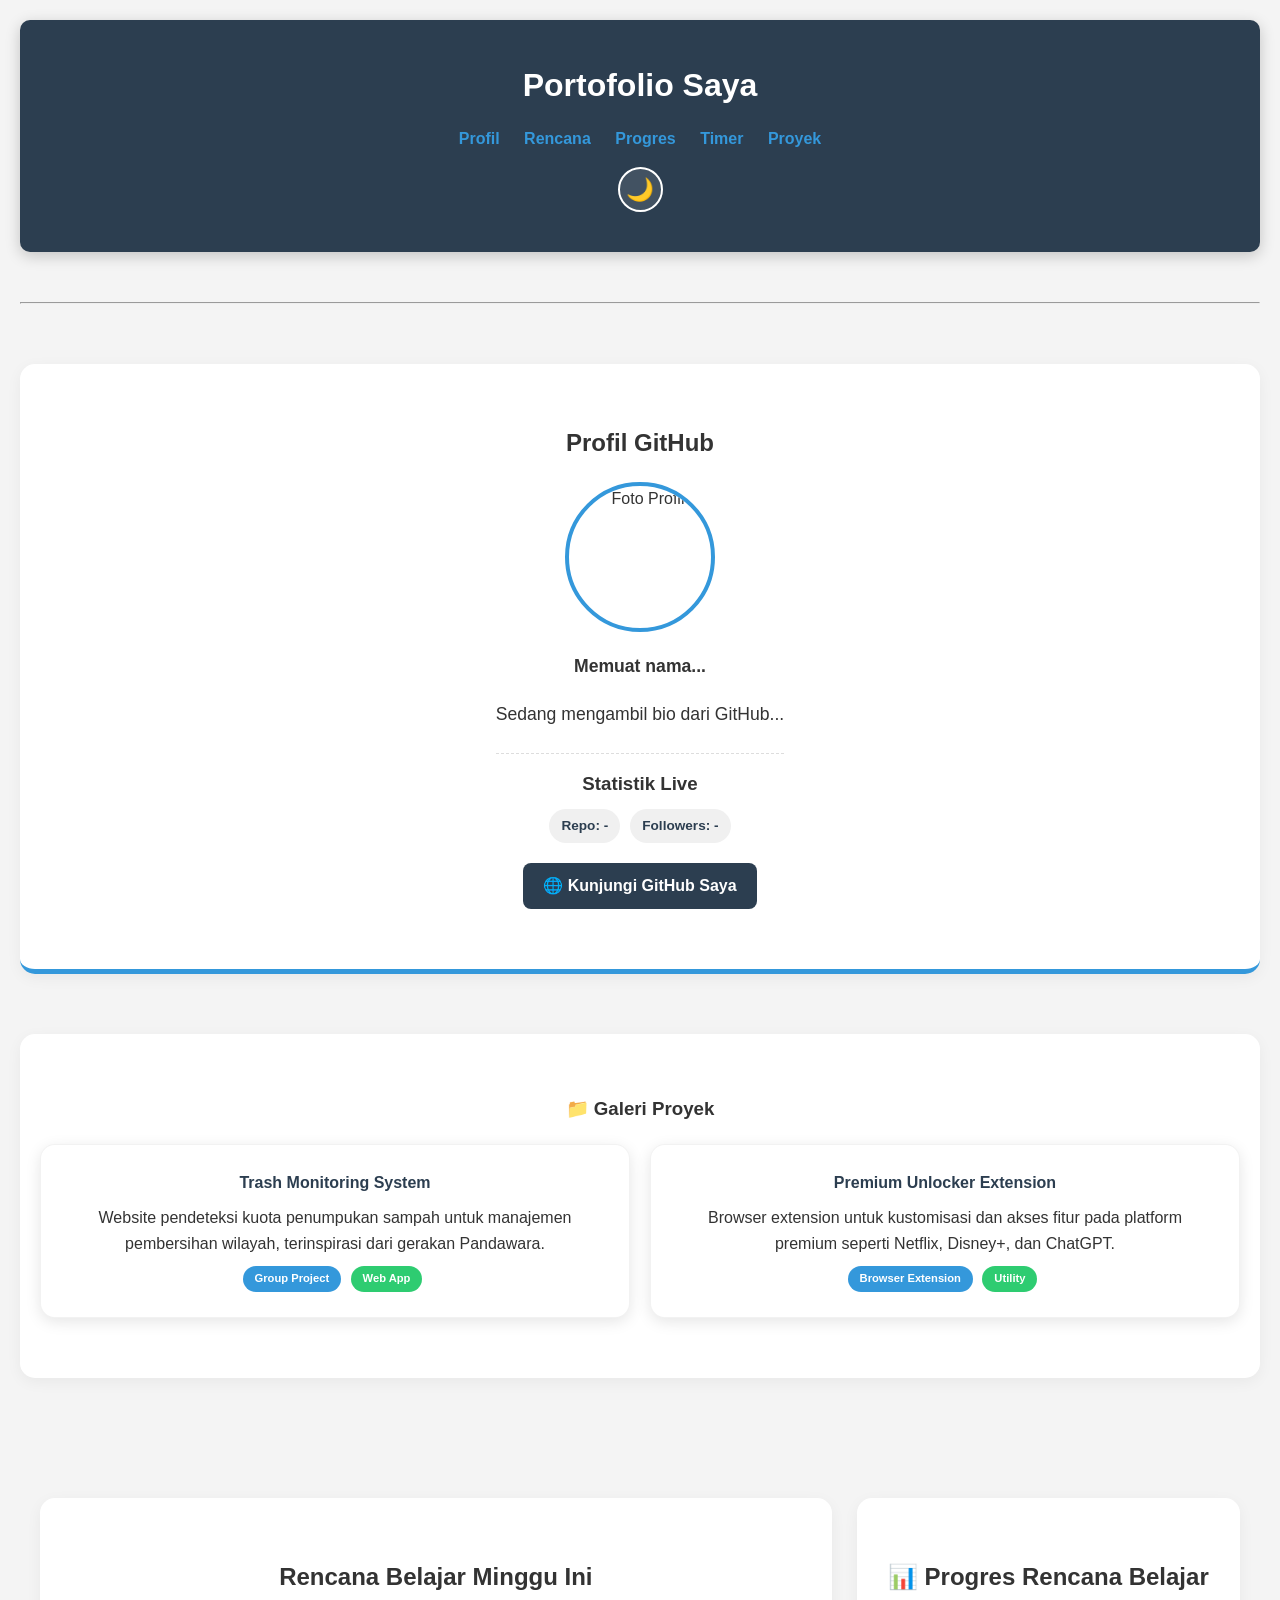
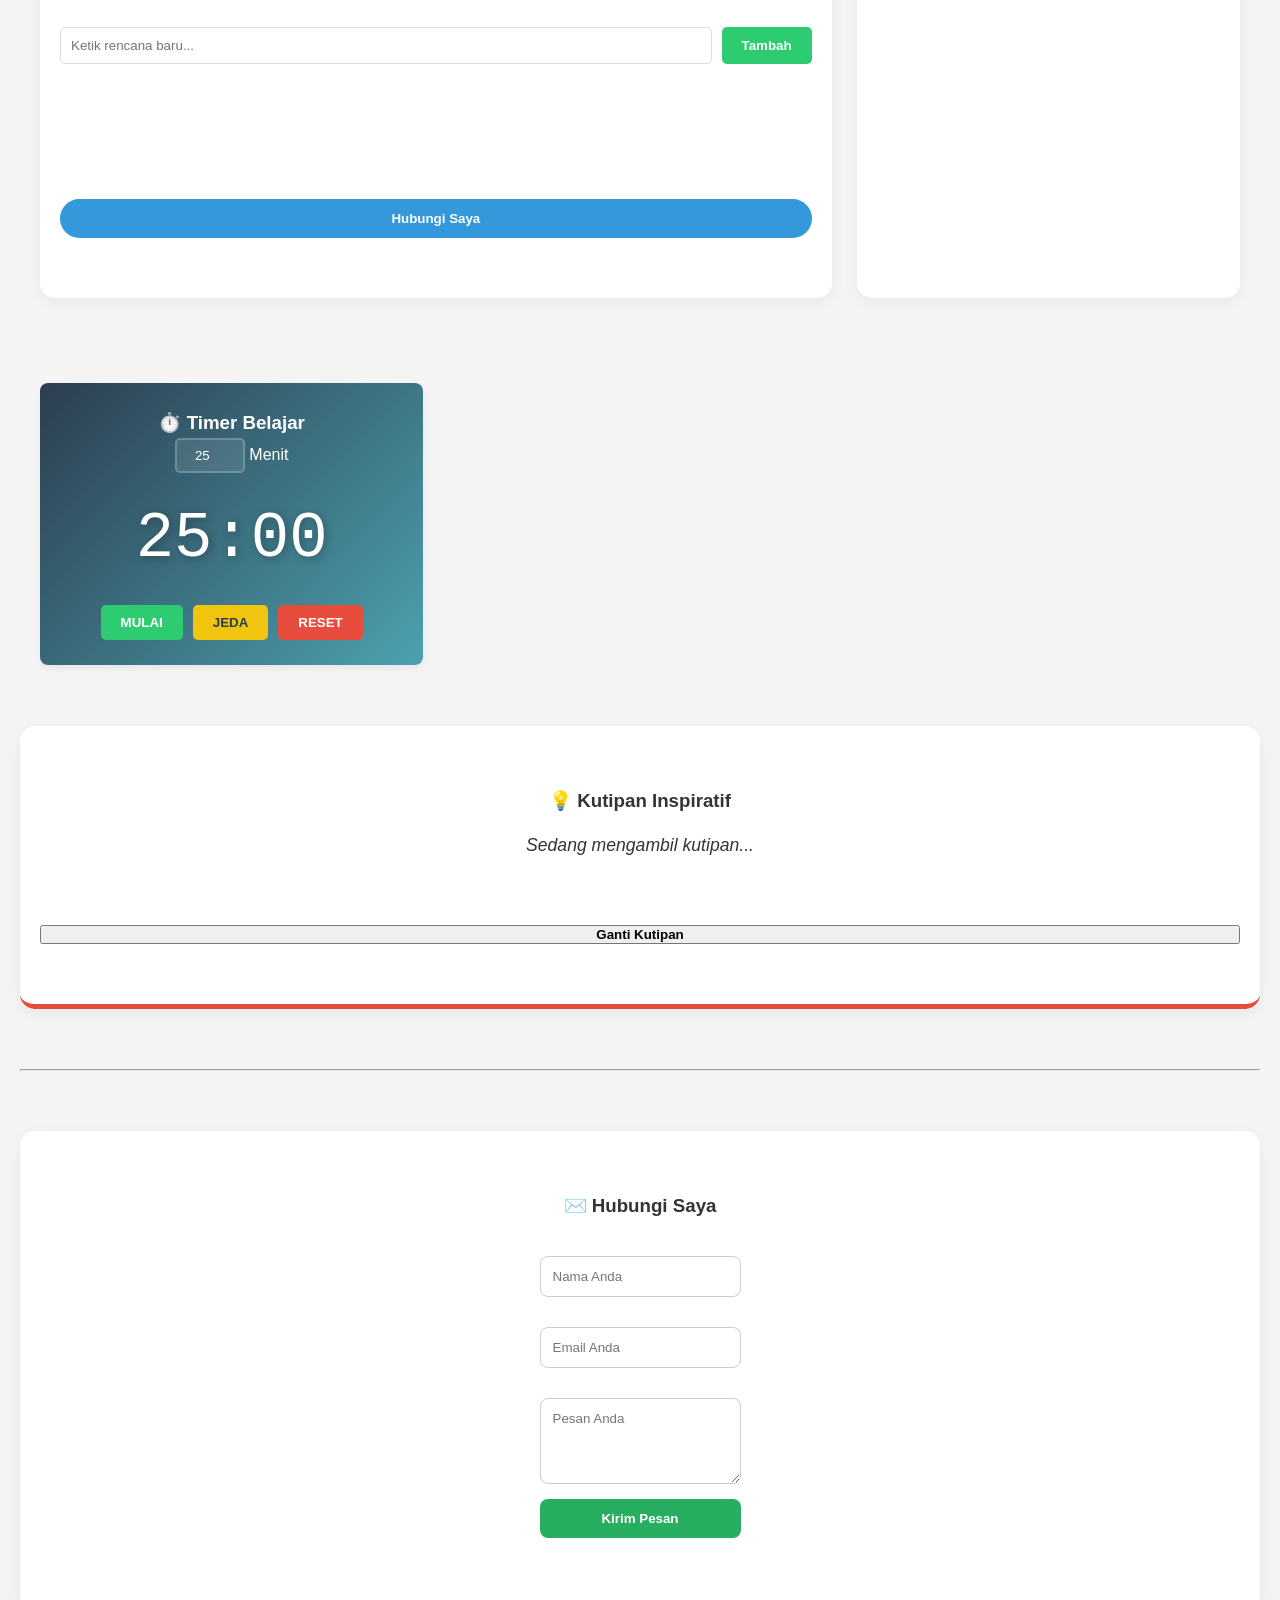
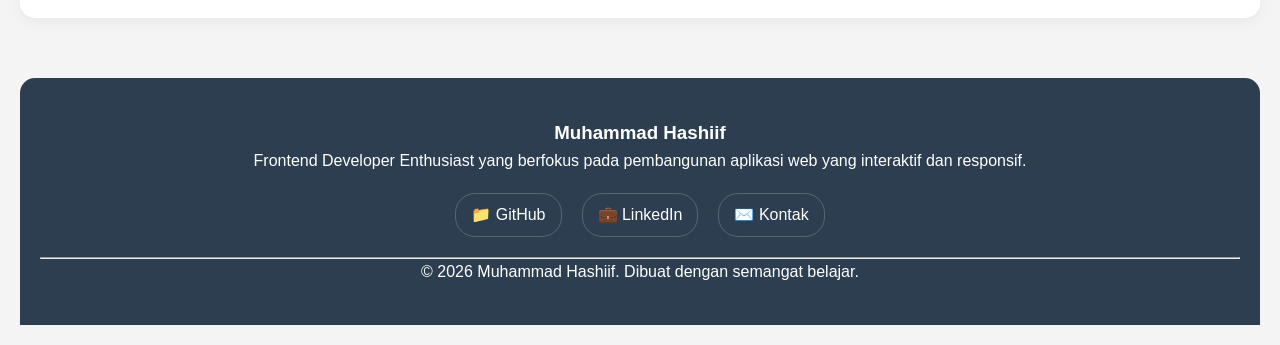
==== commit 1fa2212c: "Day 6: Menambahkan Galeri Proyek (Trash Monitoring & Premium Extension) dan perbaikan UX" ====
--- a/index.html
+++ b/index.html
@@ -32,6 +32,7 @@
         <a href="#rencana-section">Rencana</a>
         <a href="#grafik-area">Progres</a>
         <a href="#timer-area">Timer</a>
+        <a href="#proyek-section">Proyek</a>
       </nav>
 
       <div id="hamburger" class="hamburger">
@@ -76,6 +77,31 @@
     </div>
   </section>
 
+  <section id="proyek-section" class="section-fullwidth" data-aos="fade-up">
+    <h3>📁 Galeri Proyek</h3>
+    <div class="project-grid">
+      
+      <div class="project-card" data-aos="zoom-in" data-aos-delay="100">
+        <div class="project-info">
+          <h4>Trash Monitoring System</h4>
+          <p>Website pendeteksi kuota penumpukan sampah untuk manajemen pembersihan wilayah, terinspirasi dari gerakan Pandawara.</p>
+          <span class="badge">Group Project</span>
+          <span class="badge">Web App</span>
+        </div>
+      </div>
+  
+      <div class="project-card" data-aos="zoom-in" data-aos-delay="300">
+        <div class="project-info">
+          <h4>Premium Unlocker Extension</h4>
+          <p>Browser extension untuk kustomisasi dan akses fitur pada platform premium seperti Netflix, Disney+, dan ChatGPT.</p>
+          <span class="badge">Browser Extension</span>
+          <span class="badge">Utility</span>
+        </div>
+      </div>
+  
+    </div>
+  </section>
+
   <!-- ==========================================
        MAIN CONTENT
   ========================================== -->
--- a/style.css
+++ b/style.css
@@ -655,4 +655,53 @@
   
   @keyframes shine {
     to { background-position-x: -200%; }
+  }
+
+  .project-grid {
+    display: grid;
+    grid-template-columns: repeat(auto-fit, minmax(280px, 1fr));
+    gap: 20px;
+    margin-top: 20px;
+  }
+  
+  .project-card {
+    background: var(--bg-card, white);
+    border-radius: 15px;
+    padding: 25px;
+    box-shadow: 0 4px 15px rgba(0,0,0,0.1);
+    transition: all 0.3s ease;
+    border: 1px solid rgba(0,0,0,0.05);
+  }
+  
+  .project-card:hover {
+    transform: translateY(-10px);
+    box-shadow: 0 12px 25px rgba(0,0,0,0.15);
+    border-color: #3498db;
+  }
+  
+  .badge {
+    display: inline-block;
+    background: #3498db; /* Biru default */
+    color: white;
+    padding: 4px 12px;
+    border-radius: 20px;
+    font-size: 0.7rem;
+    margin-top: 10px;
+    margin-right: 5px;
+    font-weight: bold;
+  }
+  
+/* Warna khusus untuk kategori proyek */
+.project-card .badge:nth-of-type(1) {
+    background: #3498db; /* Biru untuk jenis proyek */
+  }
+  
+  .project-card .badge:nth-of-type(2) {
+    background: #2ecc71; /* Hijau untuk platform */
+  }
+  
+  /* Tambahkan sedikit transisi halus pada gambar/icon jika ada */
+  .project-card h4 {
+    margin-bottom: 10px;
+    color: var(--header-color, #2c3e50);
   }
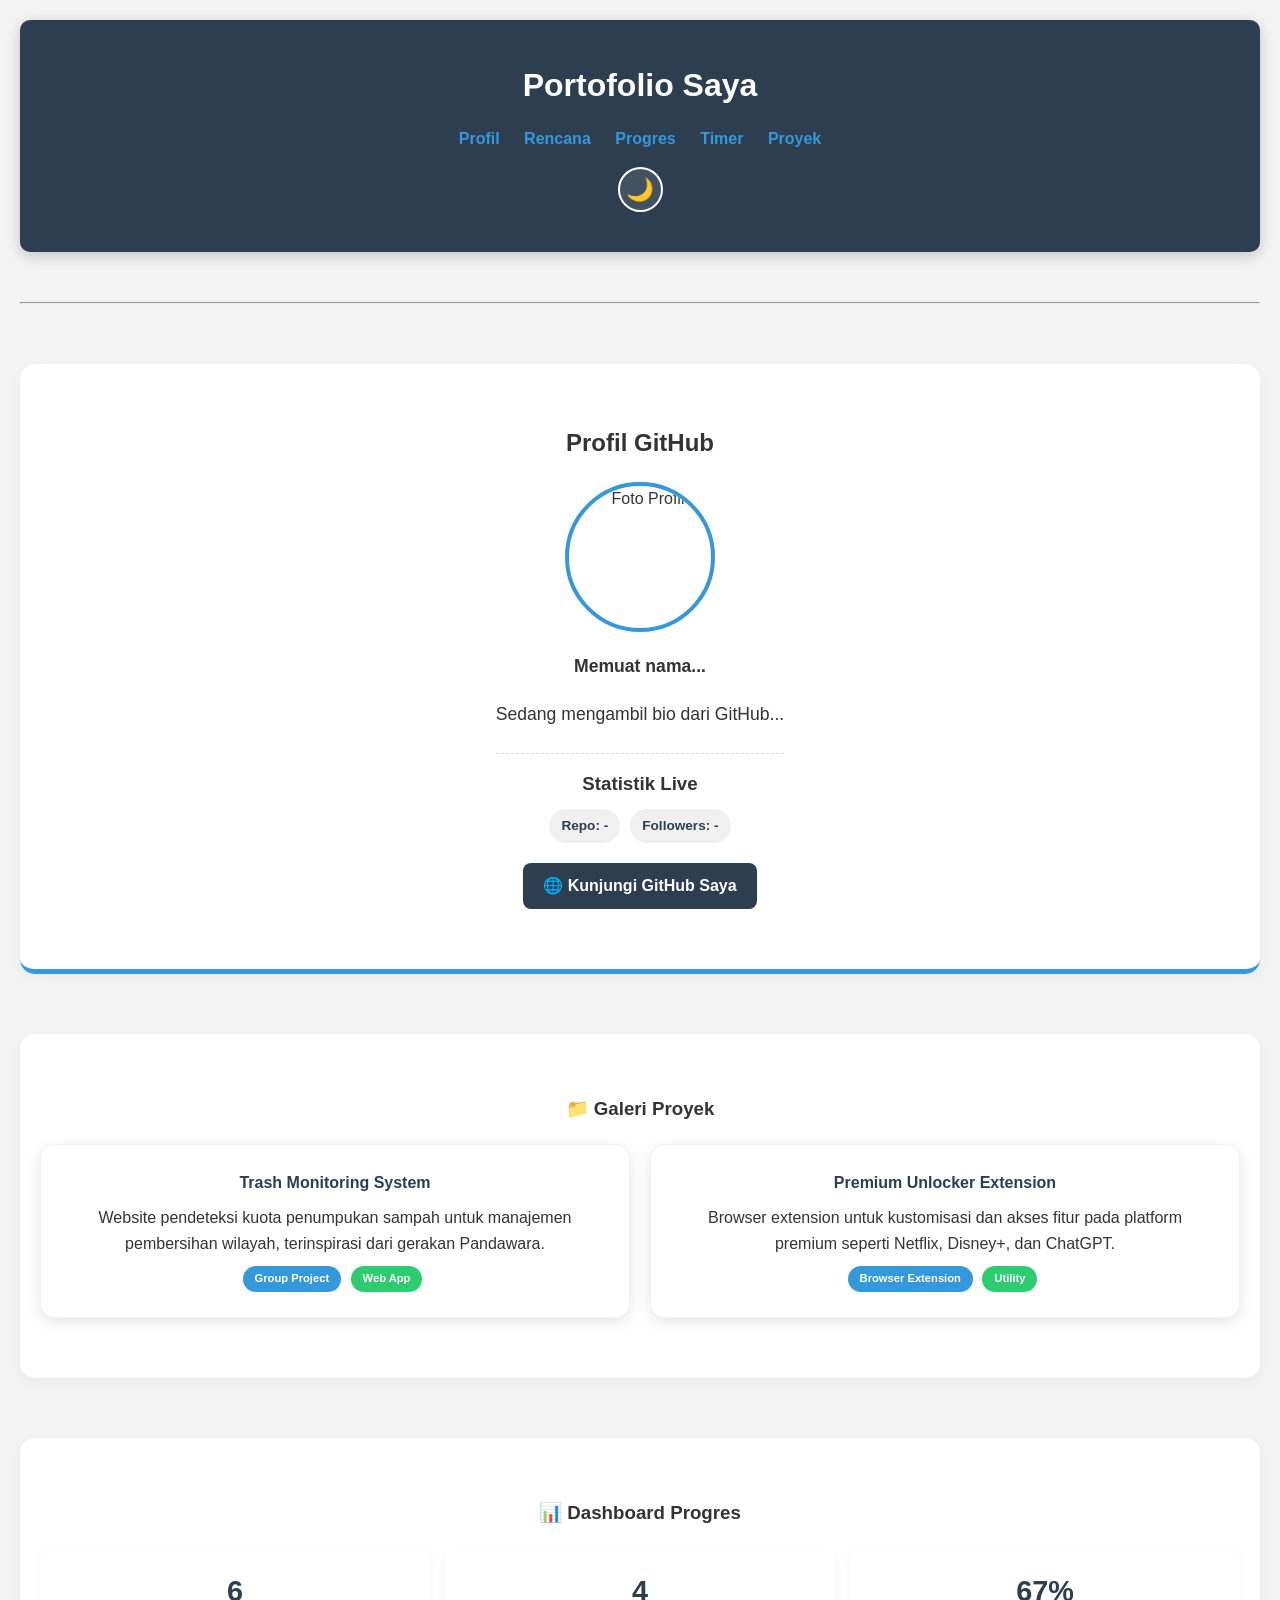
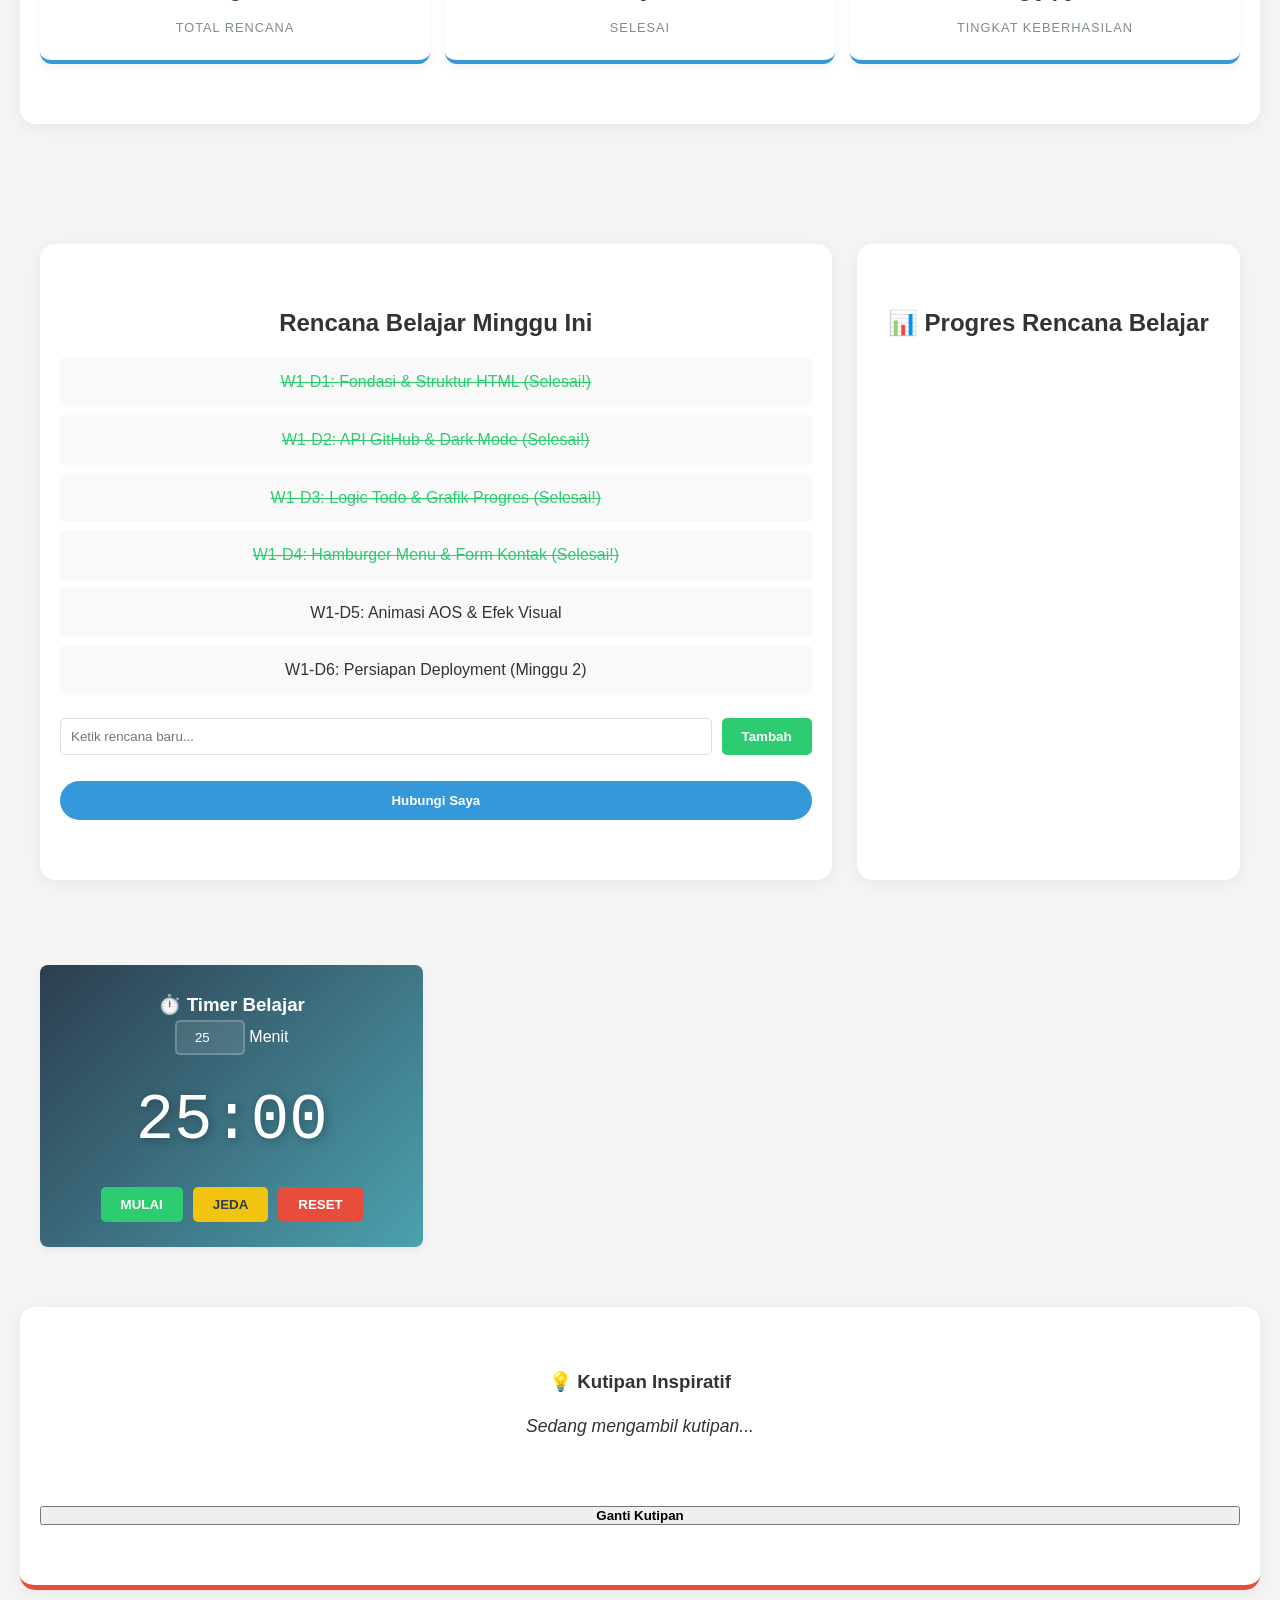
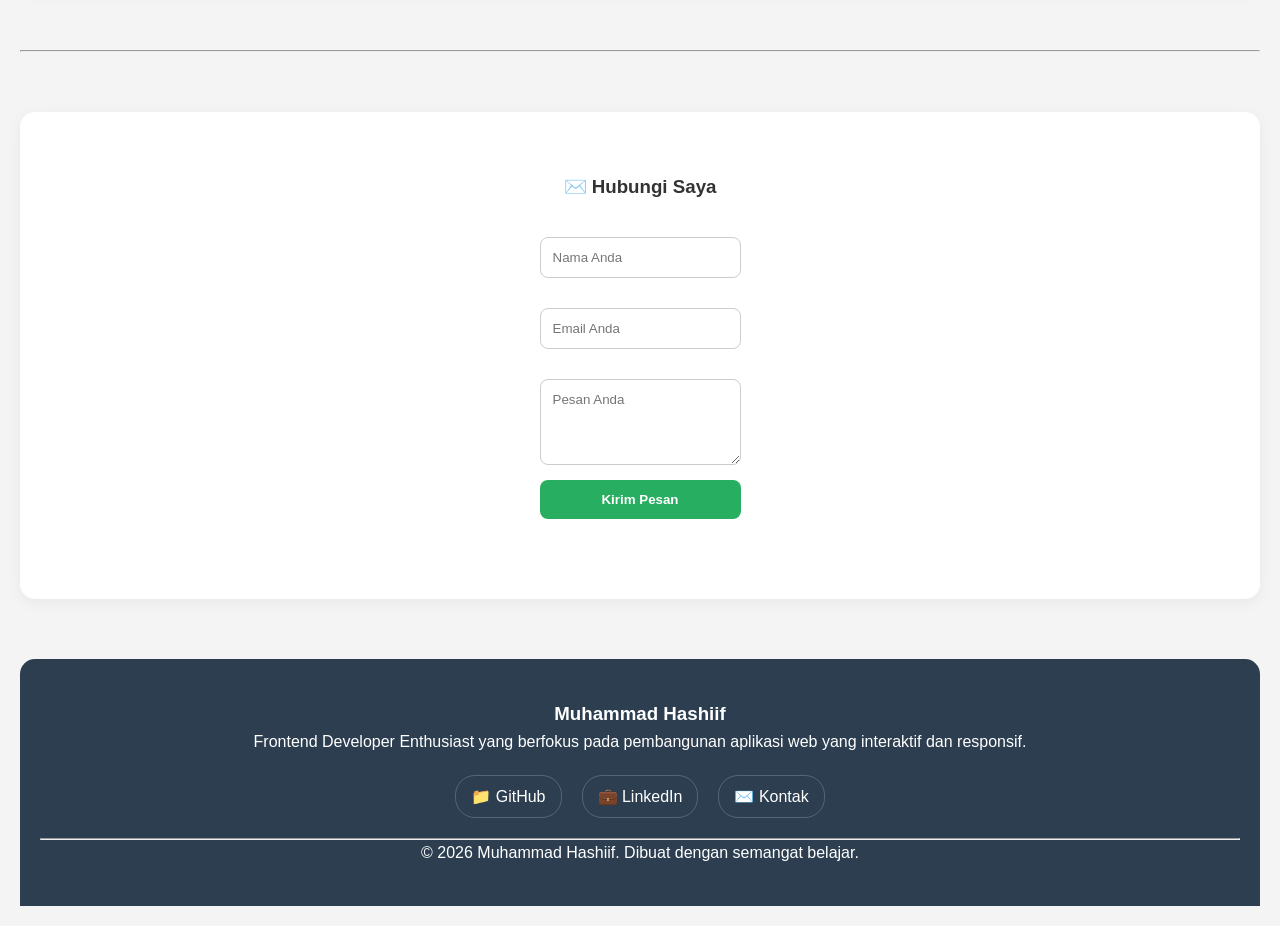
==== commit 8ed13236: "Day 7: Final deployment with Admin Dashboard and polished UI" ====
--- a/index.html
+++ b/index.html
@@ -102,6 +102,24 @@
     </div>
   </section>
 
+  <section id="dashboard-stats" class="section-fullwidth" data-aos="fade-up">
+    <h3>📊 Dashboard Progres</h3>
+    <div class="dashboard-grid">
+      <div class="stat-card">
+        <span class="stat-value" id="stat-total">0</span>
+        <span class="stat-label">Total Rencana</span>
+      </div>
+      <div class="stat-card">
+        <span class="stat-value" id="stat-selesai">0</span>
+        <span class="stat-label">Selesai</span>
+      </div>
+      <div class="stat-card">
+        <span class="stat-value" id="stat-persen">0%</span>
+        <span class="stat-label">Tingkat Keberhasilan</span>
+      </div>
+    </div>
+  </section>
+
   <!-- ==========================================
        MAIN CONTENT
   ========================================== -->
--- a/style.css
+++ b/style.css
@@ -704,4 +704,34 @@
   .project-card h4 {
     margin-bottom: 10px;
     color: var(--header-color, #2c3e50);
+  }
+
+  .dashboard-grid {
+    display: grid;
+    grid-template-columns: repeat(auto-fit, minmax(150px, 1fr));
+    gap: 15px;
+    margin-top: 20px;
+  }
+  
+  .stat-card {
+    background: var(--bg-card, white);
+    padding: 20px;
+    border-radius: 12px;
+    text-align: center;
+    box-shadow: 0 4px 10px rgba(0,0,0,0.05);
+    border-bottom: 4px solid #3498db;
+  }
+  
+  .stat-value {
+    display: block;
+    font-size: 1.8rem;
+    font-weight: bold;
+    color: #2c3e50;
+  }
+  
+  .stat-label {
+    font-size: 0.8rem;
+    color: #7f8c8d;
+    text-transform: uppercase;
+    letter-spacing: 1px;
   }
